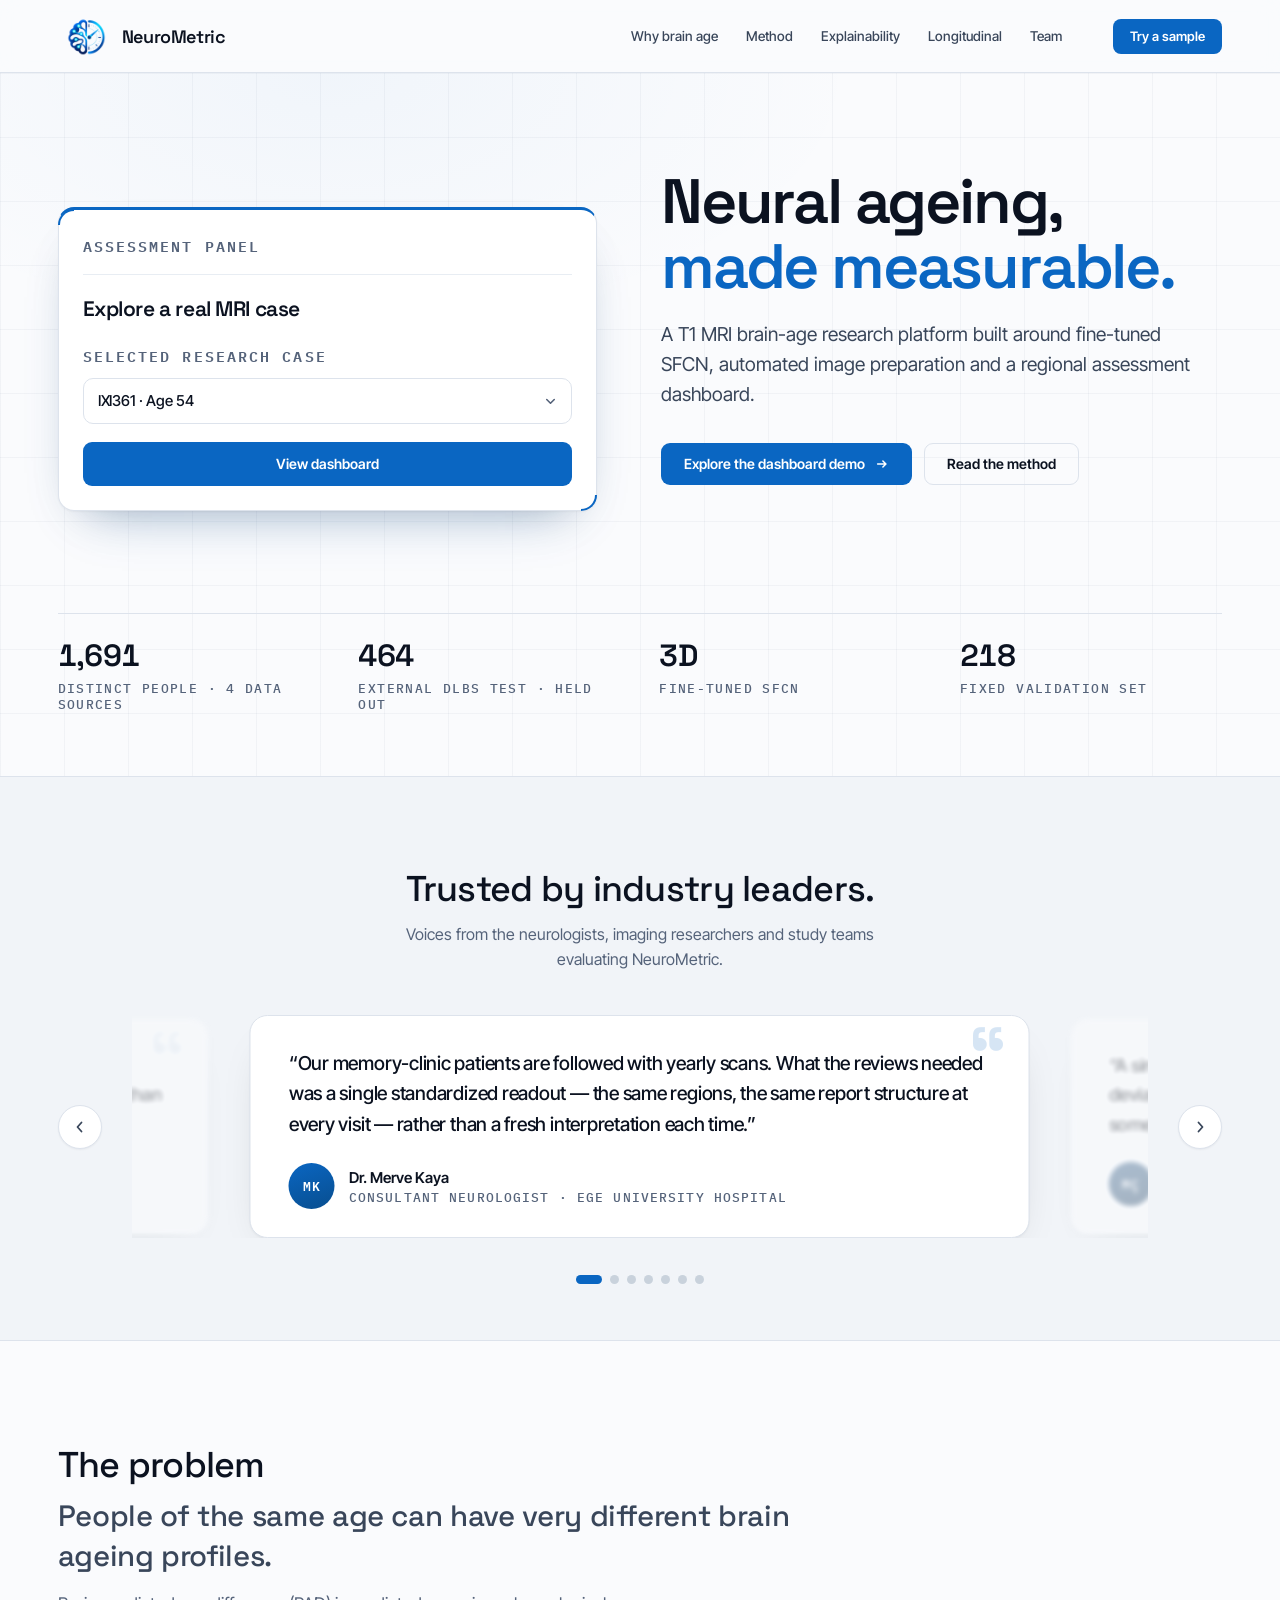
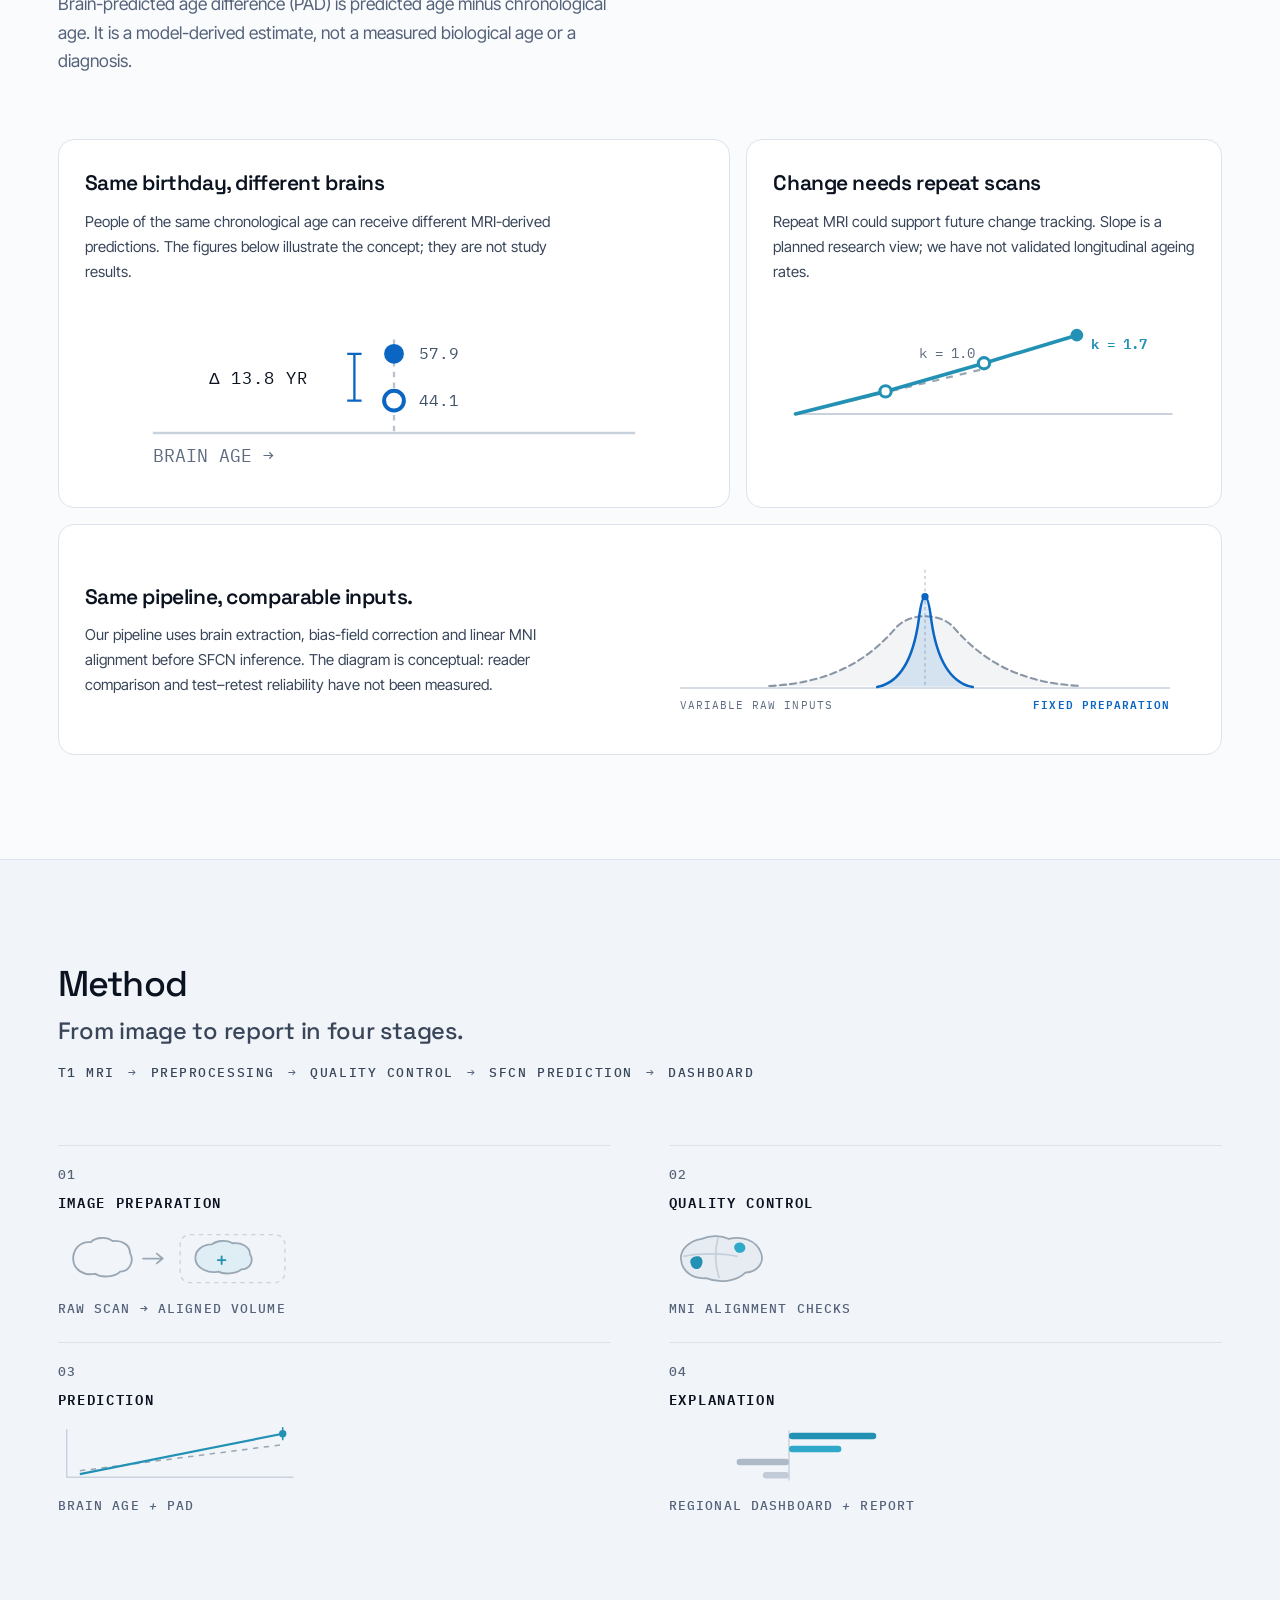
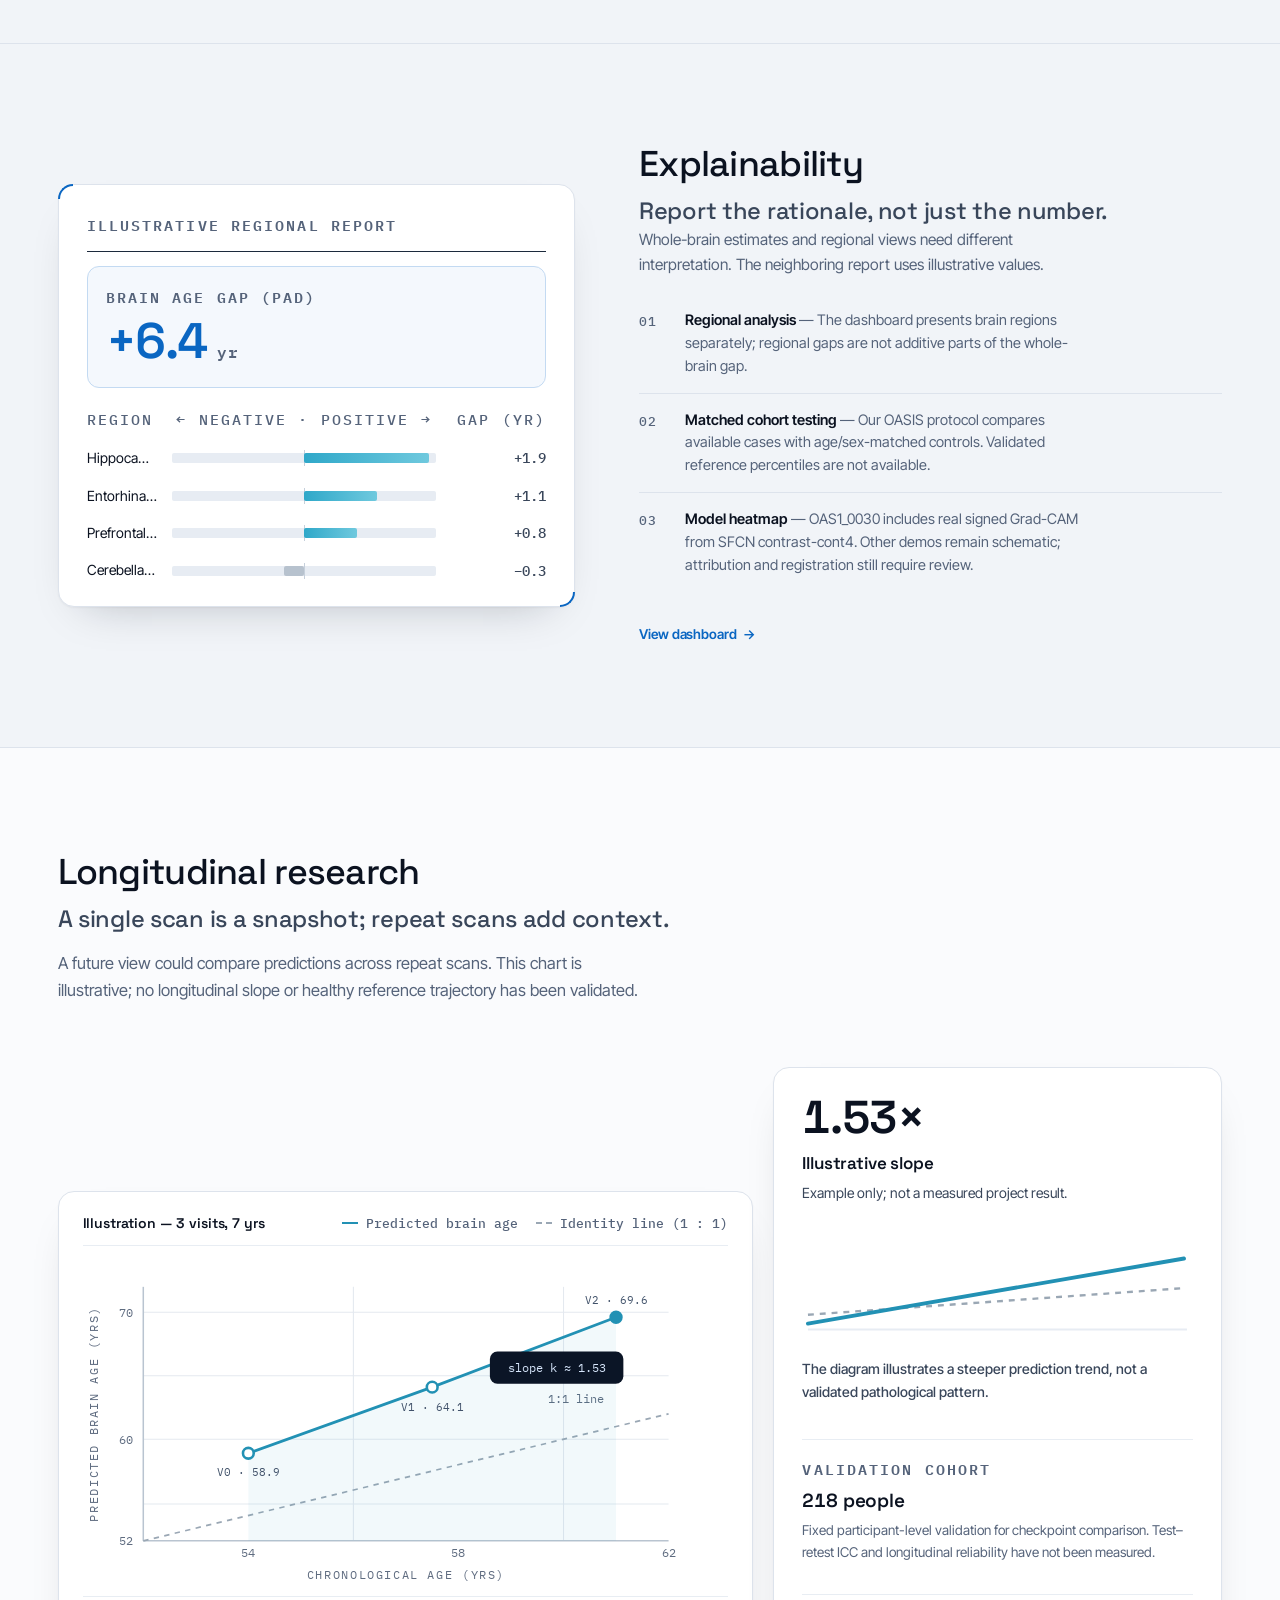
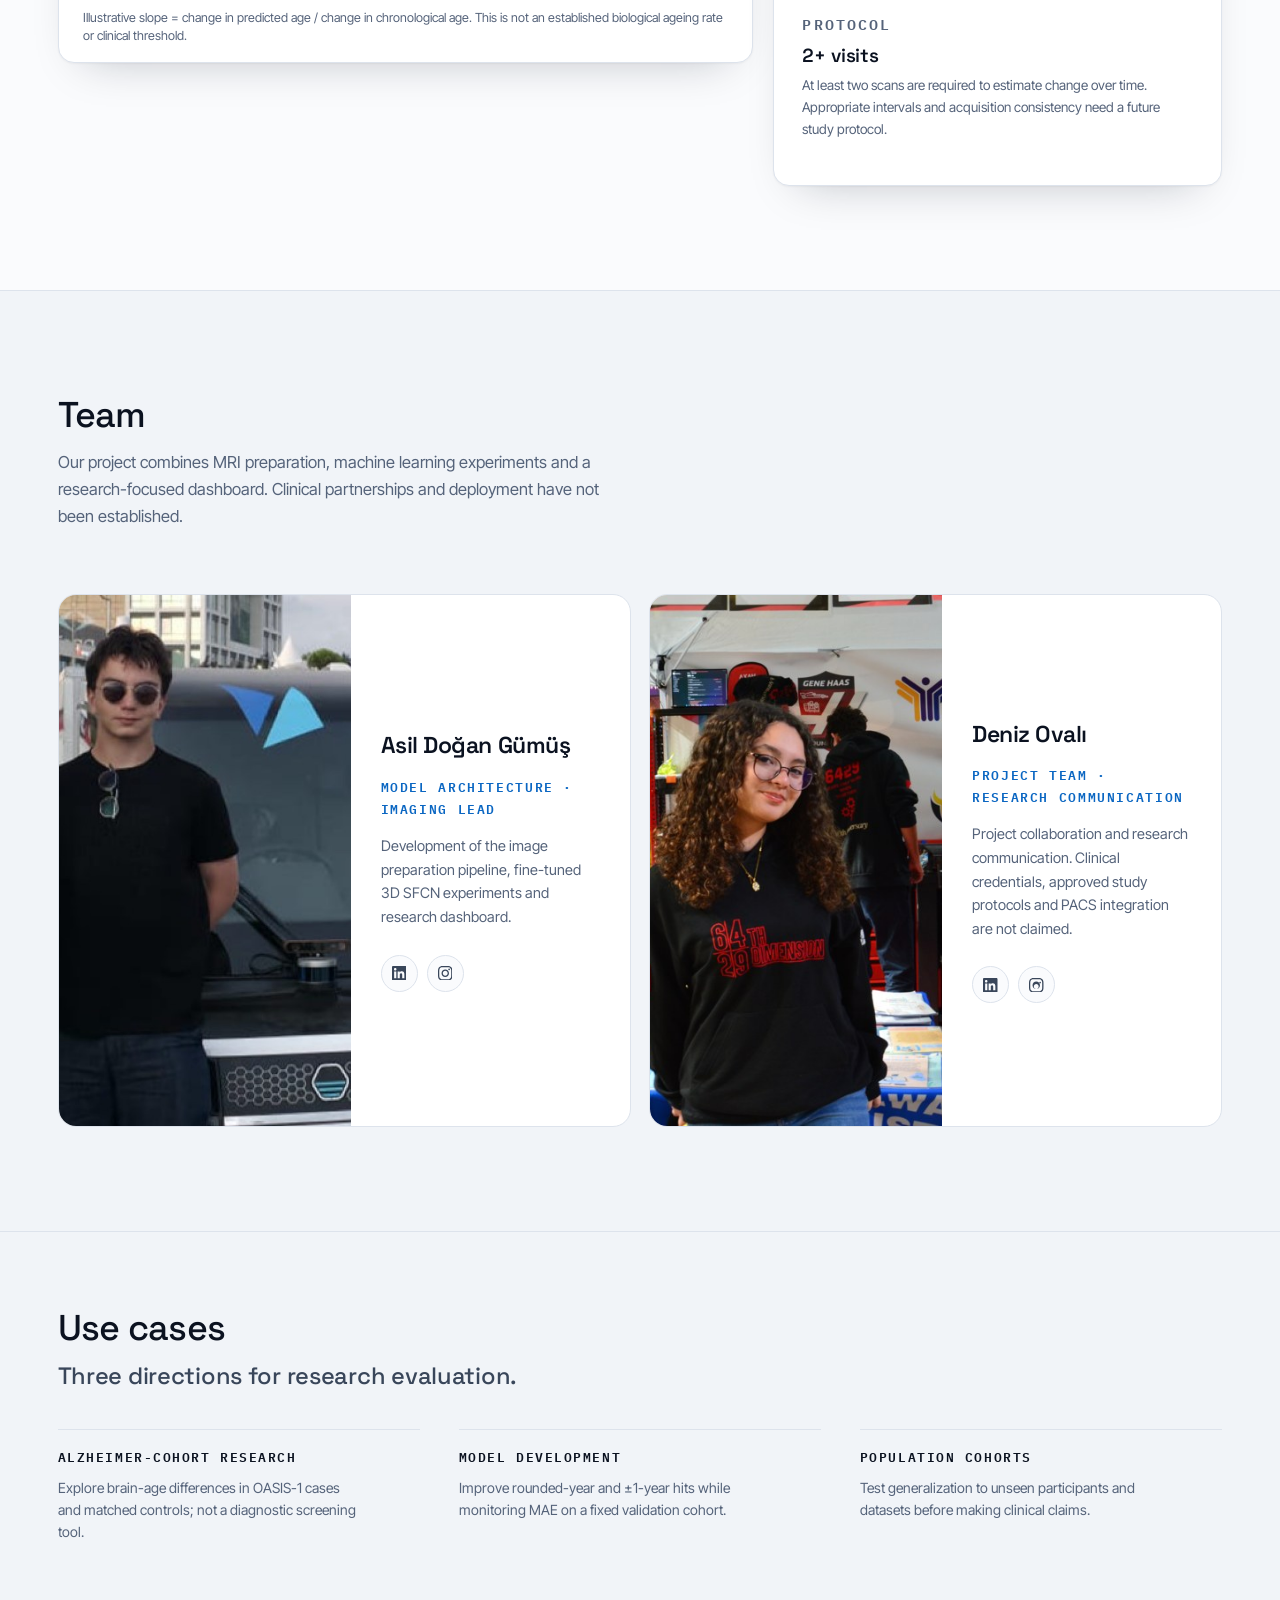
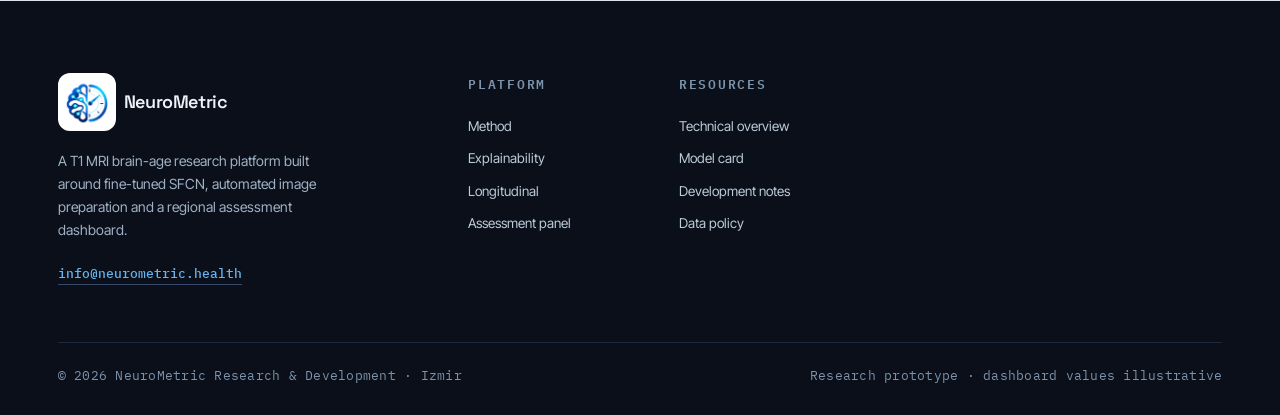
==== index.html @ 7afdb5de "second" ====
<!doctype html>
<html lang="en">
<head>
<meta charset="utf-8">
<meta name="viewport" content="width=device-width, initial-scale=1">
<title>NeuroMetric — MRI-Based Brain Age Assessment Platform</title>
<link rel="icon" type="image/png" sizes="64x64" href="assets/favicon.png">
<link rel="apple-touch-icon" href="assets/favicon.png">
<meta name="description" content="A research prototype for T1 MRI brain-age estimation with fine-tuned SFCN, regional dashboard views and a clearly labeled illustrative demo.">
<meta name="theme-color" content="#FAFBFD">
<!-- Replace neurometric.example with the real domain after deployment (canonical/og:url/JSON-LD). -->
<link rel="canonical" href="https://neurometric.example/">
<meta property="og:type" content="website">
<meta property="og:site_name" content="NeuroMetric">
<meta property="og:url" content="https://neurometric.example/">
<meta property="og:title" content="NeuroMetric — MRI-Based Brain Age Assessment Platform">
<meta property="og:description" content="A research prototype for T1 MRI brain-age estimation with fine-tuned SFCN, regional dashboard views and a clearly labeled illustrative demo.">
<meta property="og:image" content="https://neurometric.example/assets/og-cover.png">
<meta property="og:image:width" content="1200">
<meta property="og:image:height" content="630">
<meta property="og:image:alt" content="NeuroMetric assessment panel beside the headline “Neural ageing, made measurable.”">
<meta property="og:locale" content="en_US">
<meta name="twitter:card" content="summary_large_image">
<meta name="twitter:title" content="NeuroMetric — MRI-Based Brain Age Assessment Platform">
<meta name="twitter:description" content="A research prototype for T1 MRI brain-age estimation with fine-tuned SFCN, regional dashboard views and a clearly labeled illustrative demo.">
<meta name="twitter:image" content="https://neurometric.example/assets/og-cover.png">
<script type="application/ld+json">
{
  "@context": "https://schema.org",
  "@graph": [
    {
      "@type": "Organization",
      "@id": "https://neurometric.example/#org",
      "name": "NeuroMetric",
      "url": "https://neurometric.example/",
      "logo": "https://neurometric.example/assets/logo-mark.png",
      "foundingLocation": { "@type": "Place", "name": "İzmir, Türkiye" },
      "founder": [
        { "@type": "Person", "name": "Asil Doğan Gümüş" },
        { "@type": "Person", "name": "Deniz Ovalı" }
      ]
    },
    {
      "@type": "WebSite",
      "@id": "https://neurometric.example/#website",
      "url": "https://neurometric.example/",
      "name": "NeuroMetric",
      "publisher": { "@id": "https://neurometric.example/#org" }
    },
    {
      "@type": "SoftwareApplication",
      "name": "NeuroMetric",
      "applicationCategory": "HealthApplication",
      "operatingSystem": "Web browser",
      "isAccessibleForFree": true,
      "description": "Research prototype for MRI-based brain-age assessment: standardized estimation from T1 MRI with regional analysis, attention maps and longitudinal tracking.",
      "publisher": { "@id": "https://neurometric.example/#org" }
    }
  ]
}
</script>
<link rel="preconnect" href="https://fonts.googleapis.com">
<link rel="preconnect" href="https://fonts.gstatic.com" crossorigin>
<link href="https://fonts.googleapis.com/css2?family=Inter+Tight:wght@400;500;600&family=Space+Grotesk:wght@500;600;700&family=IBM+Plex+Mono:wght@400;500;600&display=swap" rel="stylesheet">
<link rel="stylesheet" href="styles.css">
</head>
<body>
<a class="skip" href="#main">Skip to content</a>

<header class="nav">
  <div class="wrap nav-inner">
    <a class="brand" href="#platform" aria-label="NeuroMetric home">
      <img class="brand-mark" src="assets/logo-mark.png" alt="" width="56" height="56">
      <span class="brand-text">NeuroMetric</span>
    </a>
    <nav class="nav-links" aria-label="Main">
      <a href="#why">Why brain age</a>
      <a href="#method">Method</a>
      <a href="#explain">Explainability</a>
      <a href="#tracking">Longitudinal</a>
      <a href="#team">Team</a>
    </nav>
    <div class="nav-cta">
      <a class="btn btn-primary btn-sm" href="#test">Try a sample</a>
    </div>
    <button class="burger" id="burger" aria-expanded="false" aria-controls="mnav" aria-label="Toggle menu">
      <span></span><span></span><span></span>
    </button>
  </div>
  <div class="mobile-menu" id="mnav" hidden>
    <a href="#why">Why brain age</a>
    <a href="#method">Method</a>
    <a href="#explain">Explainability</a>
    <a href="#tracking">Longitudinal</a>
    <a href="#team">Team</a>
    <a class="btn btn-primary" href="#test" style="justify-content:center">Try a sample</a>
  </div>
</header>

<main id="main">

<!-- ============ HERO: full-bleed, copy left + live panel right ============ -->
<section class="hero" id="platform">
  <div class="wrap hero-grid">
    <div class="hero-copy">
      <h1>Neural ageing, <span class="hl">made measurable.</span></h1>
      <p class="lede">A T1 MRI brain-age research platform built around fine-tuned SFCN, automated image preparation and a regional assessment dashboard.</p>
      <div class="hero-cta">
        <a class="btn btn-primary" href="#test">
          Explore the dashboard demo
          <svg class="ar" viewBox="0 0 16 16" aria-hidden="true"><path d="M3 8h9M9 4.5L12.5 8 9 11.5" fill="none" stroke="currentColor" stroke-width="1.7" stroke-linecap="round" stroke-linejoin="round"/></svg>
        </a>
        <a class="btn btn-ghost" href="#method">Read the method</a>
      </div>
    </div>

    <!-- ASSESSMENT PANEL — pick an illustrative case; no inference runs -->
    <aside class="panel" id="test" aria-label="Assessment panel (preview)">
      <div class="panel-head">
        <span class="panel-label">Assessment panel</span>
      </div>
      <h2 class="panel-title">Explore a real MRI case</h2>

      <div class="case-pick">
        <label class="case-lab" for="caseSel">Selected research case</label>
        <div class="psel-wrap">
          <select id="caseSel" aria-label="Select a real MRI case">
            <option value="ixi170">IXI170 · Age 32</option>
            <option value="ixi361" selected>IXI361 · Age 54</option>
            <option value="ixi566">IXI566 · Age 43</option>
            <option value="dlbs3898">DLBS sub-3898 · Age 70</option>
            <option value="oasis7">OAS2_0007 · Age 71 · Longitudinal pending</option>
          </select>
          <svg class="psel-ar" viewBox="0 0 16 16" aria-hidden="true"><path d="M4 6.4L8 10.4l4-4" fill="none" stroke="currentColor" stroke-width="1.7" stroke-linecap="round" stroke-linejoin="round"/></svg>
        </div>
      </div>

      <div class="panel-foot">
        <a class="btn btn-primary btn-block" id="dashBtn" href="report.html?case=ixi361">View dashboard</a>
      </div>
    </aside>

    <dl class="hero-stats">
      <div class="stat"><b>1,691</b><small>Distinct people · 4 data sources</small></div>
      <div class="stat"><b>464</b><small>External DLBS test · held out</small></div>
      <div class="stat"><b>3D</b><small>Fine-tuned SFCN</small></div>
      <div class="stat"><b>218</b><small>Fixed validation set</small></div>
    </dl>
  </div>
</section>

<!-- ============ TRUST — INDUSTRY TESTIMONIALS ============ -->
<section class="trust">
  <div class="wrap">
    <div class="trust-head rv">
      <h2 class="eyebrow">Trusted by industry leaders.</h2>
      <p class="trust-sub">Voices from the neurologists, imaging researchers and study teams evaluating NeuroMetric.</p>
    </div>

    <div class="tst rv" aria-label="Testimonials">
      <button class="tst-nav" id="tstPrev" type="button" aria-label="Previous quote">
        <svg viewBox="0 0 16 16" aria-hidden="true"><path d="M9.5 3.5L5.5 8l4 4.5" fill="none" stroke="currentColor" stroke-width="1.8" stroke-linecap="round" stroke-linejoin="round"/></svg>
      </button>
      <div class="tst-viewport" id="tstViewport">
        <div class="tst-track" id="tstTrack">
          <figure class="tslide is-active" tabindex="0">
            <blockquote>&ldquo;Our memory-clinic patients are followed with yearly scans. What the reviews needed was a single standardized readout &mdash; the same regions, the same report structure at every visit &mdash; rather than a fresh interpretation each time.&rdquo;</blockquote>
            <figcaption>
              <span class="ta">MK</span>
              <span class="twho"><b>Dr. Merve Kaya</b><i>Consultant Neurologist · Ege University Hospital</i></span>
            </figcaption>
          </figure>
          <figure class="tslide" tabindex="0">
            <blockquote>&ldquo;A single gap figure is easy to dismiss. A report that shows which structures carry the deviation &mdash; and where the model&rsquo;s attention concentrates &mdash; gives our readers something concrete to examine.&rdquo;</blockquote>
            <figcaption>
              <span class="ta">MÇ</span>
              <span class="twho"><b>Dr. M. Çelik</b><i>Neuroradiologist · Marmara University Hospital</i></span>
            </figcaption>
          </figure>
          <figure class="tslide" tabindex="0">
            <blockquote>&ldquo;In cohort work, the measure you track has to be defined the same way at every site and every visit. An age-normalized brain-age slope from one fixed pipeline is the clearest candidate we have for that role.&rdquo;</blockquote>
            <figcaption>
              <span class="ta">SM</span>
              <span class="twho"><b>Sofia Marchetti</b><i>Trial Operations Lead · Quibim</i></span>
            </figcaption>
          </figure>
          <figure class="tslide" tabindex="0">
            <blockquote>&ldquo;Ageing on a scan is something we read subjectively &mdash; two experienced readers rarely land on the same number. One calibrated pipeline replaces that quiet disagreement with a defined figure and an interval you can actually discuss.&rdquo;</blockquote>
            <figcaption>
              <span class="ta">LH</span>
              <span class="twho"><b>Dr. Lena Hartwig</b><i>Consultant Radiologist · Ruhr University Bochum</i></span>
            </figcaption>
          </figure>
          <figure class="tslide" tabindex="0">
            <blockquote>&ldquo;In multi-centre imaging, most of the debate sits in everything around the model &mdash; protocols, motion, corrections. Automated preparation to one common space takes most of that off the table before the estimate is even computed.&rdquo;</blockquote>
            <figcaption>
              <span class="ta">TL</span>
              <span class="twho"><b>Dr. Tomas Lindqvist</b><i>Senior MR Physicist · DRCMR, Copenhagen</i></span>
            </figcaption>
          </figure>
          <figure class="tslide" tabindex="0">
            <blockquote>&ldquo;Our scans span a decade and several scanner generations. A downstream measure that is computed the same way for every scan is really the only way those years stay comparable within one person.&rdquo;</blockquote>
            <figcaption>
              <span class="ta">IS</span>
              <span class="twho"><b>Prof. Ingrid Sørheim</b><i>Senior Researcher · HUNT Study, NTNU</i></span>
            </figcaption>
          </figure>
          <figure class="tslide" tabindex="0">
            <blockquote>&ldquo;Families always ask what the scan actually tells them. A structured report &mdash; one number for the gap, named regions below it &mdash; is much easier to explain honestly than an overall impression.&rdquo;</blockquote>
            <figcaption>
              <span class="ta">AO</span>
              <span class="twho"><b>Dr. Amara Osei</b><i>Geriatrician · Memory Clinic, University Hospital Basel</i></span>
            </figcaption>
          </figure>
        </div>
      </div>
      <button class="tst-nav" id="tstNext" type="button" aria-label="Next quote">
        <svg viewBox="0 0 16 16" aria-hidden="true"><path d="M6.5 3.5l4 4.5-4 4.5" fill="none" stroke="currentColor" stroke-width="1.8" stroke-linecap="round" stroke-linejoin="round"/></svg>
      </button>
      <div class="tst-dots" id="tstDots"></div>
    </div>
  </div>
</section>

<!-- ============ WHY BRAIN AGE — STATEMENT + BENTO ============ -->
<section class="sec" id="why">
  <div class="wrap">
    <div class="sec-head rv">
      <p class="eyebrow">The problem</p>
      <h2 class="statement">People of the same age can have very different brain ageing profiles.</h2>
      <p class="sec-lede">Brain-predicted age difference (PAD) is predicted age minus chronological age. It is a model-derived estimate, not a measured biological age or a diagnosis.</p>
    </div>
    <div class="bento-grid">
      <article class="bcard b7 rv">
        <h3>Same birthday, different brains</h3>
        <p>People of the same chronological age can receive different MRI-derived predictions. The figures below illustrate the concept; they are not study results.</p>
        <svg class="viz" viewBox="0 0 300 96" aria-hidden="true">
          <line x1="16" y1="70" x2="284" y2="70" stroke="#C9D2DC" stroke-width="1.4"/>
          <g font-family="'IBM Plex Mono',monospace" font-size="10" fill="#5F6C80">
            <text x="16" y="86">BRAIN AGE →</text>
          </g>
          <line x1="150" y1="18" x2="150" y2="70" stroke="#B9C4D0" stroke-width="1.3" stroke-dasharray="3 3"/>
          <circle cx="150" cy="26" r="5.5" fill="#0A66C2"/>
          <circle cx="150" cy="52" r="5.5" fill="#fff" stroke="#0A66C2" stroke-width="2.2"/>
          <g font-family="'IBM Plex Mono',monospace" font-size="9" fill="#41526A">
            <text x="164" y="29">57.9</text>
            <text x="164" y="55">44.1</text>
          </g>
          <path d="M128 26 v26" stroke="#0A66C2" stroke-width="1.3"/>
          <path d="M124 26 h8 M124 52 h8" stroke="#0A66C2" stroke-width="1.3"/>
          <text x="102" y="43" text-anchor="end" font-family="'IBM Plex Mono',monospace" font-size="9.5" fill="#0B1220" letter-spacing=".5">Δ 13.8 YR</text>
        </svg>
      </article>
      <article class="bcard b5 rv">
        <h3>Change needs repeat scans</h3>
        <p>Repeat MRI could support future change tracking. Slope is a planned research view; we have not validated longitudinal ageing rates.</p>
        <svg class="viz" viewBox="0 0 300 96" aria-hidden="true">
          <line x1="16" y1="76" x2="284" y2="76" stroke="#C9D2DC" stroke-width="1.4"/>
          <line x1="16" y1="76" x2="150" y2="44" stroke="#9AA7B4" stroke-width="1.6" stroke-dasharray="5 5"/>
          <polyline points="16,76 80,60 150,40 216,20" fill="none" stroke="#2291B4" stroke-width="2.6" stroke-linecap="round"/>
          <circle cx="80" cy="60" r="4" fill="#fff" stroke="#2291B4" stroke-width="2.2"/>
          <circle cx="150" cy="40" r="4" fill="#fff" stroke="#2291B4" stroke-width="2.2"/>
          <circle cx="216" cy="20" r="4.5" fill="#2291B4"/>
          <text x="104" y="36" font-family="'IBM Plex Mono',monospace" font-size="10" fill="#5F6C80">k = 1.0</text>
          <text x="226" y="30" font-family="'IBM Plex Mono',monospace" font-size="10" fill="#2291B4" font-weight="600">k = 1.7</text>
        </svg>
      </article>

      <article class="bcard b12 rv">
        <div class="brow">
          <div>
            <h3>Same pipeline, comparable inputs.</h3>
            <p>Our pipeline uses brain extraction, bias-field correction and linear MNI alignment before SFCN inference. The diagram is conceptual: reader comparison and test–retest reliability have not been measured.</p>
          </div>
          <svg class="viz" viewBox="0 0 520 168" aria-hidden="true">
            <!-- same scan, different readers: wide consensus spread vs. the model's one tight estimate -->
            <line x1="24" y1="132" x2="496" y2="132" stroke="#C9D2DC" stroke-width="1.4"/>
            <line x1="260" y1="18" x2="260" y2="132" stroke="#B9C4D0" stroke-width="1.2" stroke-dasharray="3 3"/>
            <path d="M110 130 C 170 127 205 105 232 74 C 245 59 275 59 288 74 C 315 105 350 127 410 130"
                  fill="rgba(138,150,164,.10)" stroke="#8A96A4" stroke-width="2"
                  stroke-dasharray="6 4" stroke-linecap="round"/>
            <path d="M214 131 C 240 126 250 95 254 66 C 256 50 258 44 260 44 C 262 44 264 50 266 66 C 270 95 280 126 306 131"
                  fill="rgba(10,102,194,.13)" stroke="#0A66C2" stroke-width="2.4" stroke-linecap="round"/>
            <circle cx="260" cy="44" r="3.5" fill="#0A66C2"/>
            <g font-family="'IBM Plex Mono',monospace" font-size="10.5" letter-spacing="1">
              <text x="24" y="152" fill="#5F6C80">VARIABLE RAW INPUTS</text>
              <text x="496" y="152" fill="#0A66C2" text-anchor="end" font-weight="600">FIXED PREPARATION</text>
            </g>
          </svg>
        </div>
      </article>
    </div>
  </div>
</section>

<!-- ============ METHOD ============ -->
<section class="sec sec-band" id="method">
  <div class="wrap">
    <div class="sec-head rv">
      <p class="eyebrow">Method</p>
      <h2 class="statement st2">From image to report in four stages.</h2>
      <p class="pipe">T1 MRI <i>→</i> preprocessing <i>→</i> quality control <i>→</i> SFCN prediction <i>→</i> dashboard</p>
    </div>
    <ol class="stages rv" aria-label="Pipeline stages">
      <li>
        <span class="st-n">01</span>
        <h3>Image preparation</h3>
        <svg class="st-viz" viewBox="0 0 220 56" aria-hidden="true">
          <path d="M14 30 C13 20 20 12 30 13 C35 8 45 8 50 12 C58 11 66 15 66 23 C70 30 66 40 57 40 C52 45 40 46 34 42 C23 44 15 38 14 30 Z" fill="none" stroke="#9AA7B4" stroke-width="1.7"/>
          <path d="M78 28 H96 M90.5 23.5 L96 28 L90.5 32.5" fill="none" stroke="#9AA7B4" stroke-width="1.6" stroke-linecap="round" stroke-linejoin="round"/>
          <rect x="112" y="6" width="96" height="44" rx="9" fill="none" stroke="#C9D3DF" stroke-width="1.2" stroke-dasharray="4 4"/>
          <path d="M126 29 C125 21 132 15 141 15 C146 11 155 11 160 14 C168 13 176 17 176 24 C180 30 176 38 168 38 C163 42 152 43 147 40 C138 42 127 37 126 29 Z" fill="#DFEEF4" stroke="#9AA7B4" stroke-width="1.7"/>
          <path d="M150 26 V33 M146.5 29.5 H153.5" fill="none" stroke="#2291B4" stroke-width="1.7" stroke-linecap="round"/>
        </svg>
        <p class="st-cap">Raw scan <i>→</i> aligned volume</p>
      </li>
      <li>
        <span class="st-n">02</span>
        <h3>Quality control</h3>
        <svg class="st-viz" viewBox="0 0 220 56" aria-hidden="true">
          <path d="M30 10 C18 12 10 20 11 29 C12 40 22 47 34 46 C46 51 62 49 70 41 C82 40 88 31 84 22 C80 11 66 7 55 10 C47 6 37 7 30 10 Z" fill="#E7ECF2" stroke="#9AA7B4" stroke-width="1.6"/>
          <path d="M45 8 C42 20 42 34 46 46" fill="none" stroke="#C4CFDB" stroke-width="1.5"/>
          <path d="M13 26 C28 23 48 23 63 26" fill="none" stroke="#C4CFDB" stroke-width="1.5"/>
          <path d="M20 33 C18 29 22 25 27 26 C31 27 32 32 29 36 C26 39 21 38 20 33 Z" fill="#2291B4"/>
          <path d="M62 14 C65 12 70 14 70 18 C70 22 65 24 62 22 C59 19 59 16 62 14 Z" fill="#2FA8C9"/>
        </svg>
        <p class="st-cap">MNI alignment checks</p>
      </li>
      <li>
        <span class="st-n">03</span>
        <h3>Prediction</h3>
        <svg class="st-viz" viewBox="0 0 220 56" aria-hidden="true">
          <path d="M8 4 V48 H216" fill="none" stroke="#C9D3DF" stroke-width="1.4"/>
          <path d="M20 42 L206 18" fill="none" stroke="#9AA7B4" stroke-width="1.4" stroke-dasharray="5 5"/>
          <path d="M20 45 L206 8" fill="none" stroke="#2291B4" stroke-width="2"/>
          <path d="M206 2 V14" stroke="#2291B4" stroke-width="1.4"/>
          <circle cx="206" cy="8" r="3.4" fill="#2291B4"/>
        </svg>
        <p class="st-cap">Brain age <i>+</i> PAD</p>
      </li>
      <li>
        <span class="st-n">04</span>
        <h3>Explanation</h3>
        <svg class="st-viz" viewBox="0 0 220 56" aria-hidden="true">
          <path d="M110 5 V51" stroke="#C9D3DF" stroke-width="1.4"/>
          <rect x="110" y="7" width="80" height="6" rx="3" fill="#2291B4"/>
          <rect x="110" y="19" width="48" height="6" rx="3" fill="#2FA8C9"/>
          <rect x="62" y="31" width="48" height="6" rx="3" fill="#AEB9C7"/>
          <rect x="86" y="43" width="24" height="6" rx="3" fill="#C2CCD9"/>
        </svg>
        <p class="st-cap">Regional dashboard <i>+</i> report</p>
      </li>
    </ol>
  </div>
</section>

<!-- ============ EXPLAINABILITY — DARK, FULL BLEED ============ -->
<section class="dash" id="explain">
  <div class="wrap dash-grid">
    <figure class="report rv" aria-label="Sample assessment report">
      <figcaption class="report-head">
        <span>Illustrative regional report</span>
      </figcaption>
      <div class="pad-wrap">
        <span class="pad-label">Brain age gap (PAD)</span>
        <span class="pad-val">+6.4<span class="pad-unit">yr</span></span>
      </div>
      <div class="bars">
        <div class="bars-cols" aria-hidden="true"><span>Region</span><span>← negative · positive →</span><span>Gap (yr)</span></div>
        <div class="bar"><span class="bar-label">Hippocampus (left)</span><span class="bar-track"><i class="tick"></i><i class="pos" style="--w:47.5%"></i></span><span class="bar-val">+1.9</span></div>
        <div class="bar"><span class="bar-label">Entorhinal cortex</span><span class="bar-track"><i class="tick"></i><i class="pos" style="--w:27.5%"></i></span><span class="bar-val">+1.1</span></div>
        <div class="bar"><span class="bar-label">Prefrontal cortex</span><span class="bar-track"><i class="tick"></i><i class="pos" style="--w:20%"></i></span><span class="bar-val">+0.8</span></div>
        <div class="bar"><span class="bar-label">Cerebellar cortex</span><span class="bar-track"><i class="tick"></i><i class="neg" style="--w:7.5%"></i></span><span class="bar-val">−0.3</span></div>
      </div>
    </figure>

    <div class="dash-copy rv">
      <p class="eyebrow">Explainability</p>
      <h2 class="statement">Report the rationale, not just the number.</h2>
      <p class="dash-lede">Whole-brain estimates and regional views need different interpretation. The neighboring report uses illustrative values.</p>
      <ol class="dnotes">
        <li><span class="dn-n" aria-hidden="true">01</span>
          <p class="dn"><b>Regional analysis</b> — The dashboard presents brain regions separately; regional gaps are not additive parts of the whole-brain gap.</p></li>
        <li><span class="dn-n" aria-hidden="true">02</span>
          <p class="dn"><b>Matched cohort testing</b> — Our OASIS protocol compares available cases with age/sex-matched controls. Validated reference percentiles are not available.</p></li>
        <li><span class="dn-n" aria-hidden="true">03</span>
          <p class="dn"><b>Model heatmap</b> — OAS1_0030 includes real signed Grad-CAM from SFCN contrast-cont4. Other demos remain schematic; attribution and registration still require review.</p></li>
      </ol>
      <a class="viewlink" href="report.html?case=ixi361">View dashboard <span class="ar" aria-hidden="true">→</span></a>
    </div>
  </div>
</section>

<!-- ============ LONGITUDINAL TRACKING ============ -->
<section class="sec" id="tracking">
  <div class="wrap">
    <div class="sec-head rv">
      <p class="eyebrow">Longitudinal research</p>
      <h2 class="statement st2">A single scan is a snapshot; repeat scans add context.</h2>
      <p class="sec-lede">A future view could compare predictions across repeat scans. This chart is illustrative; no longitudinal slope or healthy reference trajectory has been validated.</p>
    </div>
    <div class="long-grid">
      <figure class="chart rv" aria-label="Longitudinal trajectory chart">
        <div class="chart-top">
          <span class="chart-title">Illustration — 3 visits, 7 yrs</span>
          <span class="legend"><i class="sw sw-a"></i>Predicted brain age</span>
          <span class="legend"><i class="sw sw-b"></i>Identity line (1 : 1)</span>
        </div>
        <svg class="lg-chart" viewBox="0 0 600 300" role="img" aria-label="Predicted brain age versus chronological age; the gap widens across visits">
          <g stroke="#E4E9EF" stroke-width="1">
            <line x1="56" y1="225.8" x2="544" y2="225.8"/>
            <line x1="56" y1="165.6" x2="544" y2="165.6"/>
            <line x1="56" y1="106.6" x2="544" y2="106.6"/>
            <line x1="56" y1="47.6"  x2="544" y2="47.6"/>
            <line x1="251.2" y1="24" x2="251.2" y2="260"/>
            <line x1="446.4" y1="24" x2="446.4" y2="260"/>
          </g>
          <line x1="56" y1="260" x2="544" y2="260" stroke="#B9C4D0" stroke-width="1.4"/>
          <line x1="56" y1="24" x2="56" y2="260" stroke="#B9C4D0" stroke-width="1.4"/>
          <g font-family="'IBM Plex Mono',monospace" font-size="11" fill="#5F6C80">
            <text x="153.6" y="275" text-anchor="middle">54</text>
            <text x="348.8" y="275" text-anchor="middle">58</text>
            <text x="544" y="275" text-anchor="middle">62</text>
            <text x="46" y="264" text-anchor="end">52</text>
            <text x="46" y="169.6" text-anchor="end">60</text>
            <text x="46" y="51.6" text-anchor="end">70</text>
          </g>
          <text x="300" y="295" text-anchor="middle" font-family="'IBM Plex Mono',monospace" font-size="11" fill="#5F6C80" letter-spacing="1.5">CHRONOLOGICAL AGE (YRS)</text>
          <text x="14" y="142" font-family="'IBM Plex Mono',monospace" font-size="11" fill="#5F6C80" letter-spacing="1.5" transform="rotate(-90 14 142)" text-anchor="middle">PREDICTED BRAIN AGE (YRS)</text>
          <line x1="56" y1="260" x2="544" y2="142" stroke="#9AA7B4" stroke-width="1.6" stroke-dasharray="5 5"/>
          <text x="432" y="132" font-family="'IBM Plex Mono',monospace" font-size="11" fill="#5F6C80">1:1 line</text>
          <polygon points="153.6,178.6 324.4,117.2 495.2,52.3 495.2,260 153.6,260" fill="#2291B4" opacity=".06"/>
          <polyline points="153.6,178.6 324.4,117.2 495.2,52.3" fill="none" stroke="#2291B4" stroke-width="2.6" stroke-linecap="round"/>
          <g>
            <circle cx="153.6" cy="178.6" r="5" fill="#fff" stroke="#2291B4" stroke-width="2.4"/>
            <circle cx="324.4" cy="117.2" r="5" fill="#fff" stroke="#2291B4" stroke-width="2.4"/>
            <circle cx="495.2" cy="52.3" r="5" fill="#2291B4" stroke="#2291B4" stroke-width="2.4"/>
          </g>
          <g font-family="'IBM Plex Mono',monospace" font-size="10.5" fill="#41526A">
            <text x="153.6" y="200" text-anchor="middle">V0 · 58.9</text>
            <text x="324.4" y="139" text-anchor="middle">V1 · 64.1</text>
            <text x="495.2" y="40" text-anchor="middle">V2 · 69.6</text>
          </g>
          <g>
            <rect x="378" y="84" width="124" height="30" rx="7" fill="#0B1526"/>
            <text x="440" y="103" text-anchor="middle" font-family="'IBM Plex Mono',monospace" font-size="11.5" fill="#D6E5FA">slope k ≈ 1.53</text>
          </g>
        </svg>
        <figcaption class="chart-foot">Illustrative slope = change in predicted age / change in chronological age. This is not an established biological ageing rate or clinical threshold.</figcaption>
      </figure>
      <aside class="keyfig rv" aria-label="Key figures">
        <div class="kf-hero">
          <b class="kf-big">1.53×</b>
          <span class="kf-cap">Illustrative slope</span>
          <p class="kf-sub">Example only; not a measured project result.</p>
          <svg class="kf-mini" viewBox="0 0 264 84" aria-label="Observed brain-age progression, steeper than the expected reference slope">
            <line x1="4" y1="74" x2="260" y2="74" stroke="#E7ECF3" stroke-width="1.4"/>
            <line x1="4" y1="64" x2="258" y2="46" stroke="#9AA7B4" stroke-width="1.6" stroke-dasharray="4 4"/>
            <line x1="4" y1="70" x2="258" y2="26" stroke="#2291B4" stroke-width="2.6" stroke-linecap="round"/>
          </svg>
          <p class="kf-desc">The diagram illustrates a steeper prediction trend, not a validated pathological pattern.</p>
        </div>
        <div class="kf-mrow">
          <span class="kfr-k">Validation cohort</span>
          <b class="kfr-v">218 people</b>
          <p class="kfr-x">Fixed participant-level validation for checkpoint comparison. Test–retest ICC and longitudinal reliability have not been measured.</p>
        </div>
        <div class="kf-mrow">
          <span class="kfr-k">Protocol</span>
          <b class="kfr-v">2+ visits</b>
          <p class="kfr-x">At least two scans are required to estimate change over time. Appropriate intervals and acquisition consistency need a future study protocol.</p>
        </div>
      </aside>
    </div>
  </div>
</section>

<!-- ============ TEAM ============ -->
<section class="sec sec-band" id="team">
  <div class="wrap">
    <div class="sec-head rv">
      <p class="eyebrow">Team</p>
      <p class="sec-lede">Our project combines MRI preparation, machine learning experiments and a research-focused dashboard. Clinical partnerships and deployment have not been established.</p>
    </div>
    <div class="team-grid">
      <article class="tcard rv">
        <div class="twrap"><img class="tphoto tasil" src="assets/team-asil.jpg" alt="Asil Doğan Gümüş" width="610" height="800" loading="lazy"></div>
        <div class="tinfo">
          <h3>Asil Doğan Gümüş</h3>
          <p class="role">Model architecture · Imaging lead</p>
          <p class="tbio">Development of the image preparation pipeline, fine-tuned 3D SFCN experiments and research dashboard.</p>
          <div class="tsoc">
            <a href="https://www.linkedin.com/in/asil-do%C4%9Fan-g%C3%BCm%C3%BC%C5%9F-316291285/" target="_blank" rel="noopener" aria-label="LinkedIn — Asil Doğan Gümüş"><svg viewBox="0 0 24 24" aria-hidden="true"><path fill="currentColor" d="M20.447 20.452h-3.554v-5.569c0-1.328-.027-3.037-1.852-3.037-1.853 0-2.136 1.445-2.136 2.939v5.667H9.351V9h3.414v1.561h.046c.477-.9 1.637-1.851 3.37-1.851 3.601 0 4.267 2.37 4.267 5.455v6.287zM5.337 7.433c-1.144 0-2.063-.926-2.063-2.065 0-1.138.92-2.063 2.063-2.063 1.14 0 2.063.925 2.063 2.063 0 1.139-.925 2.065-2.063 2.065zm1.782 13.019H3.555V9h3.564v11.452zM22.225 0H1.771C.792 0 0 .774 0 1.729v20.542C0 23.227.792 24 1.771 24h20.451C23.2 24 24 23.227 24 22.271V1.729C24 .774 23.2 0 22.225 0z"/></svg></a>
            <a href="https://instagram.com/asildgm" target="_blank" rel="noopener" aria-label="Instagram — Asil Doğan Gümüş"><svg viewBox="0 0 24 24" aria-hidden="true"><path fill="currentColor" d="M12 0C8.74 0 8.333.015 7.053.072 5.775.132 4.905.333 4.14.63c-.789.306-1.459.717-2.126 1.384S.935 3.35.63 4.14C.333 4.905.131 5.775.072 7.053.012 8.333 0 8.74 0 12s.015 3.667.072 4.947c.06 1.277.261 2.148.558 2.913.306.788.717 1.459 1.384 2.126.667.666 1.336 1.079 2.126 1.384.766.296 1.636.499 2.913.558C8.333 23.988 8.74 24 12 24s3.667-.015 4.947-.072c1.277-.06 2.148-.262 2.913-.558.788-.306 1.459-.718 2.126-1.384.666-.667 1.079-1.335 1.384-2.126.296-.765.499-1.636.558-2.913.06-1.28.072-1.687.072-4.947s-.015-3.667-.072-4.947c-.06-1.277-.262-2.149-.558-2.913-.306-.789-.718-1.459-1.384-2.126C21.319 1.347 20.651.935 19.86.63c-.765-.297-1.636-.499-2.913-.558C15.667.012 15.26 0 12 0zm0 2.16c3.203 0 3.585.016 4.85.071 1.17.055 1.805.249 2.227.415.562.217.958.477 1.382.895.419.42.679.819.896 1.381.164.422.36 1.057.413 2.227.057 1.266.07 1.646.07 4.85s-.015 3.585-.074 4.85c-.061 1.17-.256 1.805-.421 2.227-.224.562-.479.96-.899 1.382-.419.42-.824.679-1.38.896-.42.164-1.065.36-2.235.413-1.274.057-1.649.07-4.859.07-3.211 0-3.586-.015-4.859-.074-1.171-.061-1.816-.256-2.236-.421-.569-.224-.96-.479-1.379-.899-.421-.419-.69-.824-.9-1.38-.165-.42-.359-1.065-.42-2.235-.045-1.26-.061-1.649-.061-4.844 0-3.196.016-3.586.061-4.861.061-1.17.255-1.814.42-2.234.21-.57.479-.96.9-1.381.419-.419.81-.689 1.379-.898.42-.166 1.051-.361 2.221-.421 1.275-.045 1.65-.06 4.859-.06l.045.03zm0 3.678c-3.405 0-6.162 2.76-6.162 6.162 0 3.405 2.76 6.162 6.162 6.162 3.405 0 6.162-2.76 6.162-6.162 0-3.405-2.76-6.162-6.162-6.162zM12 16c-2.21 0-4-1.79-4-4s1.79-4 4-4 4 1.79 4 4-1.79 4-4 4zm7.846-10.405c0 .795-.646 1.44-1.44 1.44-.795 0-1.44-.646-1.44-1.44 0-.794.646-1.439 1.44-1.439.793-.001 1.44.645 1.44 1.439z"/></svg></a>
          </div>
        </div>
      </article>
      <article class="tcard rv">
        <img class="tphoto" src="assets/team-deniz.jpg" alt="Deniz Ovalı" width="455" height="602" loading="lazy">
        <div class="tinfo">
          <h3>Deniz Ovalı</h3>
          <p class="role">Project team · Research communication</p>
          <p class="tbio">Project collaboration and research communication. Clinical credentials, approved study protocols and PACS integration are not claimed.</p>
          <div class="tsoc">
            <a href="https://www.linkedin.com/in/deniz-oval%C4%B1-4751b4326/" target="_blank" rel="noopener" aria-label="LinkedIn — Deniz Ovalı"><svg viewBox="0 0 24 24" aria-hidden="true"><path fill="currentColor" d="M20.447 20.452h-3.554v-5.569c0-1.328-.027-3.037-1.852-3.037-1.853 0-2.136 1.445-2.136 2.939v5.667H9.351V9h3.414v1.561h.046c.477-.9 1.637-1.851 3.37-1.851 3.601 0 4.267 2.37 4.267 5.455v6.287zM5.337 7.433c-1.144 0-2.063-.926-2.063-2.065 0-1.138.92-2.063 2.063-2.063 1.14 0 2.063.925 2.063 2.063 0 1.139-.925 2.065-2.063 2.065zm1.782 13.019H3.555V9h3.564v11.452zM22.225 0H1.771C.792 0 0 .774 0 1.729v20.542C0 23.227.792 24 1.771 24h20.451C23.2 24 24 23.227 24 22.271V1.729C24 .774 23.2 0 22.225 0z"/></svg></a>
            <a href="https://www.instagram.com/denizovali_/" target="_blank" rel="noopener" aria-label="Instagram — Deniz Ovalı"><svg viewBox="0 0 24 24" aria-hidden="true"><path fill="currentColor" d="M12 0C8.74 0 8.333.015 7.053.072 5.775.132 4.905.333 4.14.63c-.789.306-1.459.717-2.126 1.384S.935 3.35.63 4.14C.333 4.905.131 5.775.072 7.053.012 8.333 0 8.74 0 12s.015 3.667.072 4.947c.06 1.277.261 2.148.558 2.913.306.788.717 1.459 1.384 2.126.667.666 1.336 1.079 2.126 1.384.766.296 1.636.499 2.913.558C8.333 23.988 8.74 24 12 24s3.667-.015 4.947-.072c1.277-.06 2.148-.262 2.913-.558.788-.306 1.459-.718 2.126-1.384.666-.667 1.079-1.335 1.384-2.126.296-.765.499-1.636.558-2.913.06-1.28.072-1.687.072-4.947s-.015-3.667-.072-4.947c-.06-1.277-.262-2.149-.558-2.913-.306-.789-.718-1.459-1.384-2.126C21.319 1.347 20.651.935 19.86.63c-.765-.297-1.636-.499-2.913-.558C15.667.012 15.26 0 12 0zm0 2.16c3.203 0 3.585.016 4.85.071 1.17.055 1.805.249 2.227.415.562.217.96.477 1.382.896.419.42.679.819.896 1.381.164.422.36 1.057.413 2.227.057 1.266.07 1.646.07 4.85s-.015 3.585-.074 4.85c-.061 1.17-.256 1.805-.421 2.227-.224.562-.479.96-.899 1.382-.419.419-.824.679-1.38.896-.42.164-1.065.36-2.235.413-1.274.057-1.649.07-4.859.07-3.211 0-3.586-.015-4.859-.074-1.171-.061-1.816-.256-2.236-.421-.569-.224-.96-.479-1.379-.899-.421-.419-.69-.824-.9-1.38-.165-.42-.359-1.065-.42-2.235-.045-1.26-.061-1.649-.061-4.844 0-3.196.016-3.586.061-4.861.061-1.17.255-1.814.42-2.234.21-.57.479-.96.9-1.381.419-.419.81-.689 1.379-.898.42-.166 1.051-.361 2.221-.421 1.275-.045 1.65-.06 4.859-.06l.045.03zm0 3.678c-3.405 0-6.162 2.76-6.162 6.162 0 3.405 2.76 6.162 6.162 6.162 3.405 0 6.162-2.76 6.162-6.162 0-3.405-2.76-6.162-6.162-6.162zM12 18c-2.21 0-4-1.79-4-4s1.79-4 4-4 4 1.79 4 4-1.79 4-4 4zm7.846-10.405c0 .795-.646 1.44-1.44 1.44-.795 0-1.44-.646-1.44-1.44 0-.794.646-1.439 1.44-1.439.793-.001 1.44.645 1.44 1.439z"/></svg></a>
          </div>
        </div>
      </article>
    </div>
  </div>
</section>

<!-- ============ USE CASES ============ -->
<section class="usecases">
  <div class="wrap">
    <div class="sec-head rv">
      <p class="eyebrow">Use cases</p>
      <h2 class="statement st2">Three directions for research evaluation.</h2>
    </div>
    <div class="use-grid">
      <div class="use rv">
        <span class="use-k">Alzheimer-cohort research</span>
        <p>Explore brain-age differences in OASIS-1 cases and matched controls; not a diagnostic screening tool.</p>
      </div>
      <div class="use rv">
        <span class="use-k">Model development</span>
        <p>Improve rounded-year and ±1-year hits while monitoring MAE on a fixed validation cohort.</p>
      </div>
      <div class="use rv">
        <span class="use-k">Population cohorts</span>
        <p>Test generalization to unseen participants and datasets before making clinical claims.</p>
      </div>
    </div>
  </div>
</section>

</main>

<!-- ============ FOOTER ============ -->
<footer class="foot" id="contact">
  <div class="wrap">
    <div class="foot-grid">
      <div class="fbrand">
        <a class="brand" href="#platform">
          <img class="brand-mark" src="assets/logo-mark.png" alt="" width="58" height="58">
          <span class="brand-text">NeuroMetric</span>
        </a>
        <p class="fdesc">A T1 MRI brain-age research platform built around fine-tuned SFCN, automated image preparation and a regional assessment dashboard.</p>
        <a class="fmail" href="mailto:info@neurometric.health">info@neurometric.health</a>
      </div>
      <div class="fcol">
        <h4>Platform</h4>
        <a href="#method">Method</a>
        <a href="#explain">Explainability</a>
        <a href="#tracking">Longitudinal</a>
        <a href="#test">Assessment panel</a>
      </div>
      <div class="fcol">
        <h4>Resources</h4>
        <a href="resources.html#model-card">Technical overview</a>
        <a href="resources.html#model-card">Model card</a>
        <a href="resources.html#releases">Development notes</a>
        <a href="resources.html#data">Data policy</a>
      </div>
    </div>
    <div class="foot-bottom">
      <span>© <span id="yil">2026</span> NeuroMetric Research &amp; Development · Izmir</span>
      <span class="foot-vid">Research prototype · dashboard values illustrative</span>
    </div>
  </div>
</footer>

<script src="app.js"></script>
</body>
</html>
---- styles.css ----
/* ============================================================
   NeuroMetric — v4: full-bleed, modern clinical theme
   Gray + LinkedIn blue (brand) + imaging cyan (data).
   Space Grotesk / Inter Tight / IBM Plex Mono. 12-col bento.
   ============================================================ */

:root{
  --bg:        #FAFBFD;
  --band:      #F1F4F8;
  --panel:     #FFFFFF;

  --ink:       #0B1220;
  --ink2:      #39465A;
  --mut:       #55637A;
  --line:      #DDE3EC;
  --line2:     #E8EDF3;

  --accent:      #0A66C2;   /* LinkedIn mavisi — marka, etiketler, butonlar */
  --accent-2:    #084E8F;
  --accent-soft: #EDF5FE;
  --accent-line: #C3DAF2;

  --data:        #2291B4;   /* imaging cyan — data, charts, readout */
  --data-2:      #2FA8C9;

  --dark:      #0A0F1A;
  --dark-2:    #0F1724;
  --dark-line: #1C2A3C;
  --dark-mut:  #8AA2BD;
  --dark-txt:  #CBD8E6;
  --accent-tx: #66B5EE;   /* light blue on dark */

  --amber-bg:  #FEF4E5;
  --amber-bd:  #EFDCBE;
  --amber-fg:  #91581A;

  --disp: "Space Grotesk", "Inter Tight", system-ui, sans-serif;
  --sans: "Inter Tight", system-ui, -apple-system, "Segoe UI", sans-serif;
  --mono: "IBM Plex Mono", "SFMono-Regular", Consolas, monospace;

  --shadow: 0 1px 2px rgba(11,18,32,.04), 0 20px 44px -26px rgba(11,18,32,.28);
  --shadow-deep: 0 30px 70px -30px rgba(0,0,0,.6);
  --pad: clamp(24px, 4.5vw, 80px);
}

/* ---------- taban ---------- */
*,*::before,*::after{ box-sizing:border-box; }
html{ scroll-behavior:smooth; }
body{
  margin:0;
  background:var(--bg);
  color:var(--ink);
  font:400 15.5px/1.6 var(--sans);
  -webkit-font-smoothing:antialiased;
  text-rendering:optimizeLegibility;
  overflow-x:clip;
}
img,svg{ display:block; }
a{ color:inherit; text-decoration:none; }
button{ font:inherit; }
section{ scroll-margin-top:80px; }
::selection{ background:var(--accent); color:#fff; }
:focus-visible{ outline:2px solid var(--accent); outline-offset:2px; border-radius:4px; }

.skip{
  position:absolute; left:-9999px; top:0; z-index:99;
  background:var(--ink); color:#fff; padding:10px 16px; border-radius:0 0 8px 0;
  font:600 13px var(--sans);
}
.skip:focus{ left:0; }

h1,h2,h3,h4{ margin:0; }

/* edge to edge — nearly no max-width at all */
.wrap{
  width:100%;
  max-width:1720px;
  margin-inline:auto;
  padding-inline:var(--pad);
}

/* ---------- shared parts ---------- */
.eyebrow{
  display:block;
  margin:0 0 12px;
  font:500 clamp(28px,2.8vw,40px)/1.12 var(--disp);
  letter-spacing:-.02em;
  color:var(--ink);
}

.statement{
  font-family:var(--disp);
  font-weight:500;
  font-size:clamp(19px,1.85vw,24px);
  line-height:1.35;
  letter-spacing:-.012em;
  color:var(--ink2);
  max-width:52ch;
}

.sec-head{
  max-width:780px;
  margin-bottom:64px;
}
.sec-lede{
  margin:14px 0 0;
  font-size:16.5px; line-height:1.62; color:var(--mut);
  max-width:58ch;
}

.btn{
  display:inline-flex; align-items:center; justify-content:center; gap:10px;
  font:600 14px/1 var(--sans);
  padding:13px 22px; border-radius:9px;
  border:1px solid transparent; cursor:pointer;
  transition:background .18s, color .18s, border-color .18s, transform .18s, box-shadow .18s;
  white-space:nowrap;
}
.btn .ar{ width:14px; height:14px; transition:transform .18s; }
.btn-primary{ background:var(--accent); color:#fff; }
.btn-primary:hover{ background:var(--accent-2); transform:translateY(-1px); box-shadow:0 10px 22px -12px rgba(10,102,194,.4); }
.btn-primary:hover .ar{ transform:translateX(2px); }
.btn-ghost{ background:transparent; color:var(--ink); border-color:var(--line); }
.btn-ghost:hover{ border-color:var(--ink); }
.btn-sm{ padding:10px 16px; font-size:13px; border-radius:8px; }
.btn-block{ width:100%; padding:14px; }
.btn-inv{ background:#fff; color:var(--ink); }
.btn-inv:hover{ transform:translateY(-2px); box-shadow:0 14px 30px -14px rgba(0,0,0,.45); }

.mono-id{ font:500 11px var(--mono); letter-spacing:.08em; color:var(--mut); }

/* ---------- top bar ---------- */
.nav{
  position:sticky; top:0; z-index:50;
  background:rgba(250,251,253,.86);
  backdrop-filter:blur(12px); -webkit-backdrop-filter:blur(12px);
  border-bottom:1px solid var(--line);
  transition:box-shadow .25s;
}
.nav.scrolled{ box-shadow:0 8px 24px -16px rgba(11,18,32,.3); }
.nav-inner{ display:flex; align-items:center; gap:38px; height:72px; }

.brand{ display:flex; align-items:center; gap:8px; }
.brand-mark{ flex:none; width:56px; height:56px; }
.brand-text{ font:600 18px var(--disp); letter-spacing:-.02em; }

.nav-links{ display:flex; gap:2px; margin-left:auto; }
.nav-links a{
  font:500 13.5px var(--sans); color:var(--ink2);
  padding:8px 13px; border-radius:7px;
  transition:color .16s, background .16s;
}
.nav-links a:hover{ color:var(--ink); background:#EDF1F7; }

.nav-cta{ margin-left:6px; }
.nav-inner > .nav-cta{ margin-left:auto; }
.nav-inner > .nav-links + .nav-cta{ margin-left:0; }

.burger{
  display:none; margin-left:auto;
  width:42px; height:42px; border:1px solid var(--line); border-radius:9px;
  background:#fff; cursor:pointer; padding:0;
  flex-direction:column; align-items:center; justify-content:center; gap:5px;
}
.burger span{ width:17px; height:2px; background:var(--ink); border-radius:2px; transition:transform .2s, opacity .2s; }
.burger[aria-expanded="true"] span:nth-child(1){ transform:translateY(7px) rotate(45deg); }
.burger[aria-expanded="true"] span:nth-child(2){ opacity:0; }
.burger[aria-expanded="true"] span:nth-child(3){ transform:translateY(-7px) rotate(-45deg); }

.mobile-menu{ border-top:1px solid var(--line); background:var(--bg); padding:8px var(--pad) 24px; display:grid; gap:2px; }
.mobile-menu[hidden]{ display:none !important; }
.mobile-menu a{ padding:12px 4px; font:500 15px var(--sans); color:var(--ink2); border-bottom:1px solid var(--line2); }
.mobile-menu .btn{ margin-top:14px; border-bottom:none; }

/* ---------- HERO (full width) ---------- */
.hero{
  position:relative;
  border-bottom:1px solid var(--line);
  background-image:
    radial-gradient(760px 380px at 26% 0%, rgba(10,102,194,.04), transparent 70%),
    linear-gradient(rgba(118,131,150,.065) 1px, transparent 1px),
    linear-gradient(90deg, rgba(118,131,150,.065) 1px, transparent 1px);
  background-size:auto, 64px 64px, 64px 64px;
}
.hero-grid{
  display:grid;
  grid-template-columns:minmax(440px,.98fr) minmax(0,1.02fr);
  gap:clamp(40px,5vw,88px);
  align-items:center;
  padding-top:96px;
}
.hero-copy{ padding-bottom:64px; }
.hero h1{
  font-family:var(--disp);
  font-size:clamp(40px,4.9vw,68px);
  line-height:1.03; letter-spacing:-.035em; font-weight:600;
  margin-bottom:22px;
}
.hl{ color:var(--accent); }
.lede{
  margin:0 0 34px;
  font-size:clamp(17px,1.5vw,20px); line-height:1.55; color:var(--ink2);
  max-width:50ch;
  font-weight:400;
}

.hero-cta{ display:flex; gap:12px; flex-wrap:wrap; }

.hero-stats{
  grid-column:1/-1;
  display:grid; grid-template-columns:repeat(4,1fr); gap:clamp(20px,3vw,56px);
  margin:0 0 64px; padding-top:26px;
  border-top:1px solid var(--line);
}
.stat b{
  display:block; font-family:var(--disp); font-weight:600;
  font-size:clamp(24px,2.4vw,34px); line-height:1.05;
  color:var(--ink); font-variant-numeric:tabular-nums; letter-spacing:-.02em;
}
.stat b i{ font:500 14px var(--sans); font-style:normal; color:var(--mut); margin-left:2px; }
.stat small{
  display:block; margin-top:7px;
  font:500 12.5px var(--mono); letter-spacing:.11em; text-transform:uppercase;
  color:var(--mut);
}

/* ---------- assessment panel ---------- */
.panel{
  background:var(--panel);
  border:1px solid var(--line);
  border-radius:16px;
  padding:24px;
  border-top:3px solid var(--accent);
  box-shadow:var(--shadow), 0 26px 60px -34px rgba(10,102,194,.30);
  position:relative;
}
.panel{ order:-1; }
.panel::before,.panel::after{ content:""; position:absolute; width:16px; height:16px; pointer-events:none; }
.panel::before{ top:-1px; left:-1px; border-top:2px solid var(--accent); border-left:2px solid var(--accent); border-top-left-radius:16px; }
.panel::after{ bottom:-1px; right:-1px; border-bottom:2px solid var(--accent); border-right:2px solid var(--accent); border-bottom-right-radius:16px; }

.panel-head{
  display:flex; justify-content:space-between; align-items:center; gap:10px;
  padding-bottom:15px; margin-bottom:17px;
  border-bottom:1px solid var(--line2);
}
.panel-label{
  font:600 15px var(--mono); letter-spacing:.14em; text-transform:uppercase;
  color:var(--mut);
}
.panel-title{ font-family:var(--disp); font-size:21px; letter-spacing:-.02em; font-weight:600; }

/* case selector — opens the dashboard in report.html */
.case-pick{ margin-top:18px; display:grid; gap:9px; }
.case-lab{
  font:600 15px var(--mono); letter-spacing:.14em; text-transform:uppercase;
  color:var(--mut);
}
.psel-wrap{ position:relative; }
.psel-wrap select{
  width:100%; appearance:none; -webkit-appearance:none;
  font:500 15px/1.35 var(--sans); letter-spacing:-.005em; color:var(--ink);
  background:#fff; border:1px solid var(--line); border-radius:10px;
  padding:12px 40px 12px 14px; cursor:pointer;
  transition:border-color .18s, box-shadow .18s;
}
.psel-wrap select:hover{ border-color:var(--accent-line); }
.psel-wrap select:focus-visible{ outline:none; border-color:var(--accent); box-shadow:0 0 0 3px var(--accent-soft); }
.psel-ar{ position:absolute; right:14px; top:50%; width:15px; height:15px; transform:translateY(-50%); color:var(--mut); pointer-events:none; }

.panel-foot{ margin-top:18px; }


/* ---------- trust: testimonial carousel ---------- */
.trust{ padding:92px 0 56px; border-bottom:1px solid var(--line); background:var(--band); }
.trust-head{ text-align:center; margin-bottom:42px; }
.trust-head .eyebrow{ margin-bottom:10px; }
.trust-sub{ margin:13px auto 0; font-size:16px; color:var(--mut); max-width:52ch; }

.tst{ display:grid; grid-template-columns:44px minmax(0,1fr) 44px; gap:clamp(14px,2.4vw,32px); align-items:center; }
.tst-viewport{ overflow:hidden; }
.tst-track{ position:relative; display:flex; gap:28px; transition:transform .55s cubic-bezier(.2,.7,.2,1); }
.tslide{
  position:relative; flex:0 0 min(780px,84%);
  margin:0; background:var(--panel);
  border:1px solid var(--line); border-radius:18px;
  padding:32px 38px 28px; box-shadow:var(--shadow);
  opacity:.38; filter:blur(2.5px) grayscale(.55) brightness(1.04);
  transform:scale(.965); transform-origin:center;
  transition:opacity .45s, filter .45s, transform .45s;
}
.tslide.is-active{ opacity:1; filter:none; transform:none; }
.tslide::after{
  content:"\201C"; position:absolute; top:2px; right:22px;
  font:700 74px/1 var(--disp); color:var(--accent); opacity:.16; pointer-events:none;
}
.tslide blockquote{
  margin:0 0 24px;
  font:500 clamp(16.5px,1.5vw,20px)/1.58 var(--sans);
  color:var(--ink); letter-spacing:-.012em;
}
.tslide figcaption{ display:flex; align-items:center; gap:14px; }
.ta{
  width:46px; height:46px; flex:none; border-radius:50%;
  display:grid; place-items:center;
  background:linear-gradient(160deg,#0A66C2,#084E8F);
  color:#fff; font:600 13px var(--mono); letter-spacing:.08em;
}
.twho{ display:grid; gap:2px; }
.twho b{ font:600 15px var(--sans); color:var(--ink); }
.twho i{ font:500 12.5px var(--mono); font-style:normal; letter-spacing:.09em; color:var(--mut); text-transform:uppercase; }
.tst-nav{
  width:44px; height:44px; border-radius:50%; flex:none;
  border:1px solid var(--line); background:var(--panel); color:var(--ink2);
  display:grid; place-items:center; cursor:pointer;
  transition:border-color .18s, color .18s, box-shadow .18s, transform .18s;
  box-shadow:0 1px 2px rgba(11,18,32,.05);
}
.tst-nav:hover{ border-color:var(--accent); color:var(--accent); box-shadow:0 6px 16px -8px rgba(10,102,194,.4); }
.tst-nav:active{ transform:scale(.94); }
.tst-nav svg{ width:16px; height:16px; }
.tst-dots{ grid-column:1/-1; display:flex; justify-content:center; gap:8px; margin-top:6px; }
.tst-dots button{ width:9px; height:9px; padding:0; border:none; border-radius:5px; background:#C9D2DC; cursor:pointer; transition:width .25s, background .25s; }
.tst-dots button.on{ width:26px; background:var(--accent); }

/* ---------- general section ---------- */
.sec{ padding:104px 0; border-bottom:1px solid var(--line); }
.sec-band{ background:var(--band); }

/* ---------- bento ---------- */
#why .statement{ font-size:clamp(22px,2.3vw,31px); max-width:46ch; }
#why .sec-lede{ font-size:17.5px; max-width:56ch; }
.bento-grid{ display:grid; grid-template-columns:repeat(12,1fr); gap:16px; }
.bcard{
  background:#fff; border:1px solid var(--line); border-radius:16px;
  padding:26px 26px 28px;
  transition:border-color .2s, transform .2s, box-shadow .2s;
}
.bcard:hover{ border-color:var(--accent-line); transform:translateY(-2px); box-shadow:var(--shadow); }
.b7{ grid-column:span 7; }
.b5{ grid-column:span 5; }
.b12{ grid-column:span 12; }
.brow{ display:grid; grid-template-columns:minmax(0,1fr) minmax(380px,540px); gap:clamp(30px,4vw,56px); align-items:center; }
.brow .viz{ max-width:540px; margin-top:0; height:auto; }
.brow p{ max-width:66ch; margin:0; font-size:15.5px; }
.brow h3{ margin-bottom:12px; }
.bcard h3{ font-family:var(--disp); font-size:21px; font-weight:600; letter-spacing:-.02em; margin-bottom:10px; }
.bcard p{ margin:0; font-size:15px; line-height:1.66; color:var(--ink2); max-width:56ch; }
.viz{ width:100%; max-width:420px; height:auto; margin-top:22px; }
/* the top two cards' chart should fill its card area */
.b7 .viz,.b5 .viz{ max-width:540px; margin-inline:auto; }

/* ---------- method: pipeline strip + editorial stage table ---------- */
.pipe{
  margin:16px 0 0; display:flex; flex-wrap:wrap; align-items:baseline; gap:7px 13px;
  font:500 13px var(--mono); letter-spacing:.12em; text-transform:uppercase;
  color:var(--ink2);
}
.pipe i{ font-style:normal; font-weight:400; color:var(--mut); }
.stages{
  list-style:none; margin:0; padding:0;
  display:grid; grid-template-columns:1fr 1fr;
  gap:0 clamp(44px,4.5vw,80px);
}
.stages li{ border-top:1px solid var(--line); padding:20px 0 26px; }
.st-n{ display:block; margin-bottom:7px; font:500 13px var(--mono); letter-spacing:.1em; color:var(--mut); font-variant-numeric:tabular-nums; }
.stages h3{
  margin:0 0 15px; font:600 14px var(--mono); letter-spacing:.12em;
  text-transform:uppercase; color:var(--ink);
}
.st-viz{ display:block; width:240px; max-width:100%; height:auto; margin:0 0 11px; }
.st-cap{ margin:0; font:500 12.5px var(--mono); letter-spacing:.09em; text-transform:uppercase; color:var(--mut); }

@media (max-width:760px){
  .stages{ grid-template-columns:1fr; gap:0; }
}

/* ---------- koyu dashboard ---------- */
.dash{ background:var(--band); color:var(--ink); padding:100px 0; border-bottom:1px solid var(--line); }
.dash-grid{ display:grid; grid-template-columns:minmax(0,.94fr) minmax(0,1.06fr); gap:clamp(44px,5vw,96px); align-items:center; }

.report{
  margin:0; position:relative;
  background:#fff;
  border:1px solid var(--line);
  border-radius:16px;
  padding:28px 28px 24px;
  box-shadow:var(--shadow);
}
.report::before,.report::after{ content:""; position:absolute; width:15px; height:15px; pointer-events:none; }
.report::before{ top:-1px; left:-1px; border-top:2px solid var(--accent); border-left:2px solid var(--accent); border-top-left-radius:16px; }
.report::after{ bottom:-1px; right:-1px; border-bottom:2px solid var(--accent); border-right:2px solid var(--accent); border-bottom-right-radius:16px; }
.report-head{
  display:flex; justify-content:space-between; align-items:center;
  margin:0 0 14px; padding-bottom:13px;
  border-bottom:1px solid var(--dark-line);
  font:600 15px var(--mono); letter-spacing:.14em; text-transform:uppercase;
}
.report-head span:first-child{ color:var(--mut); }
.pad-wrap{
  display:grid; gap:7px; padding:18px 18px 20px;
  background:#F4F8FD; border:1px solid var(--accent-line); border-radius:12px;
  margin-bottom:22px;
}
.pad-label{
  font:600 15px var(--mono); letter-spacing:.14em; text-transform:uppercase;
  color:var(--mut);
}
.pad-val{
  font-family:var(--disp); font-weight:600;
  font-size:clamp(48px,3.9vw,60px); line-height:1; letter-spacing:-.03em;
  color:var(--accent); font-variant-numeric:tabular-nums;
}
.pad-unit{ font:600 16px var(--mono); color:var(--mut); margin-left:10px; letter-spacing:.08em; }

.bars{ display:grid; gap:15px; }
.bars-cols{
  display:grid; grid-template-columns:1fr 264px 96px; gap:14px;
  padding-bottom:3px;
  font:500 15px var(--mono); letter-spacing:.14em; text-transform:uppercase;
  color:var(--mut);
}
.bars-cols span:nth-child(2){ text-align:center; }
.bars-cols span:nth-child(3){ text-align:right; }
.bar{
  display:grid; grid-template-columns:1fr 264px 96px; gap:14px;
  align-items:center;
}
.bar-label{ font-size:14px; color:var(--ink); white-space:nowrap; overflow:hidden; text-overflow:ellipsis; }
.bar-track{ position:relative; height:10px; border-radius:2px; background:#E7ECF3; }
.bar-track .tick{ position:absolute; left:50%; top:-3px; bottom:-3px; width:1px; background:#C6D0DB; }
.bar-track .pos,.bar-track .neg{
  position:absolute; top:0; bottom:0; border-radius:2px;
  width:var(--w,0%);
  transition:width 1s cubic-bezier(.2,.7,.2,1);
}
.bar-track .pos{ left:50%; background:linear-gradient(90deg,#2FA8C9,#6FC9DE); }
.bar-track .neg{ right:50%; background:#B7C2CE; }
.js .report:not(.in) .pos, .js .report:not(.in) .neg{ width:0; }
.bar-val{
  font:500 14px var(--mono); text-align:right; color:var(--ink2);
  font-variant-numeric:tabular-nums;
}
.dash-lede{ font-size:15.5px; line-height:1.6; color:var(--mut); margin:0 0 16px; max-width:46ch; }
.dnotes{ list-style:none; margin:0 0 30px; padding:0; }
.dnotes li{ display:grid; grid-template-columns:36px 1fr; gap:10px; padding:15px 0; }
.dnotes li + li{ border-top:1px solid var(--line); }
.dn-n{ font:500 13px var(--mono); letter-spacing:.06em; color:var(--mut); padding-top:4px; font-variant-numeric:tabular-nums; }
.dn{ margin:0; font-size:14.5px; line-height:1.58; color:var(--mut); max-width:50ch; }
.dn b{ font-weight:600; color:var(--ink); }
.viewlink{
  display:inline-flex; align-items:baseline; gap:6px;
  font:600 13.5px var(--sans); letter-spacing:-.005em; color:var(--accent);
}
.viewlink .ar{ transition:transform .18s; }
.viewlink:hover{ color:#084E8F; }
.viewlink:hover .ar{ transform:translateX(3px); }

/* ---------- longitudinal ---------- */
.long-grid{ display:grid; grid-template-columns:minmax(0,1.55fr) minmax(280px,1fr); gap:20px; align-items:center; }
.chart{
  margin:0; background:#fff; border:1px solid var(--line); border-radius:16px;
  padding:22px 24px 16px; box-shadow:var(--shadow);
}
.chart-top{
  display:flex; align-items:center; gap:18px; flex-wrap:wrap;
  margin-bottom:15px; padding-bottom:13px;
  border-bottom:1px solid var(--line2);
}
.chart-title{ font:600 14px var(--disp); letter-spacing:-.01em; margin-right:auto; }
.legend{ display:inline-flex; align-items:center; gap:8px; font:500 12.5px var(--mono); color:var(--mut); }
.sw{ width:16px; height:0; border-top:2.4px solid var(--data); display:inline-block; }
.sw-b{ border-top:2px dashed #9AA7B4; }
.lg-chart{ width:100%; height:auto; }
.chart-foot{ margin:12px 0 0; padding-top:12px; border-top:1px solid var(--line2); font-size:12.5px; color:var(--mut); line-height:1.5; }

/* one panel, clinical report hierarchy: main reading → mini trajectories → secondary rows */
.keyfig{
  align-self:stretch;
  display:grid; align-content:start;
  background:#fff; border:1px solid var(--line); border-radius:16px;
  box-shadow:var(--shadow);
  padding:28px 28px 14px;
}
.kf-hero{ padding-bottom:22px; }
.kf-big{
  display:block;
  font:600 clamp(46px,3.6vw,56px)/0.95 var(--disp);
  letter-spacing:-.03em; color:var(--ink);
  font-variant-numeric:tabular-nums;
}
.kf-cap{
  display:block; margin-top:12px;
  font:600 17px var(--disp); letter-spacing:-.01em;
  color:var(--ink);
}
.kf-sub{
  display:block; margin-top:8px;
  font-size:14px; line-height:1.55; color:var(--ink2);
  max-width:40ch;
}
.kf-mini{ width:100%; height:auto; margin-top:16px; }
.kf-desc{
  display:block; margin-top:14px;
  font:500 14px/1.6 var(--sans);
  color:var(--ink2); max-width:46ch;
}
.kf-mrow{ padding:17px 0; border-top:1px solid var(--line2); }
.kfr-k{
  display:block;
  font:600 15px var(--mono); letter-spacing:.14em; text-transform:uppercase;
  color:var(--mut);
}
.kfr-v{
  display:block; margin-top:6px;
  font:600 19px var(--disp); letter-spacing:-.01em;
  color:var(--ink); font-variant-numeric:tabular-nums;
}
.kfr-x{ display:block; margin-top:7px; font-size:13.5px; line-height:1.62; color:var(--mut); max-width:48ch; }

/* ---------- team: photo cards ---------- */
.team-grid{ display:grid; grid-template-columns:1fr 1fr; gap:18px; }
.tcard{
  display:grid; grid-template-columns:minmax(238px,292px) minmax(0,1fr);
  align-items:stretch; overflow:hidden;
  background:#fff; border:1px solid var(--line); border-radius:18px;
  min-height:382px;
  transition:border-color .2s, box-shadow .2s, transform .2s;
}
.tcard:hover{ border-color:var(--accent-line); box-shadow:var(--shadow); transform:translateY(-2px); }
.tphoto{ width:100%; height:100%; object-fit:cover; object-position:50% 24%; display:block; filter:saturate(.96); }
.tinfo{ padding:26px 30px 28px; display:grid; gap:10px; align-content:center; }
.tinfo h3{ font-family:var(--disp); font-size:23px; font-weight:600; letter-spacing:-.02em; }
.role{
  margin:2px 0 4px;
  font:600 12.5px var(--mono); letter-spacing:.13em; text-transform:uppercase;
  color:var(--accent);
}
.tbio{ margin:0; font-size:14.5px; line-height:1.63; color:var(--mut); }
.tsoc{ display:flex; gap:9px; margin-top:16px; }
.tsoc a{
  width:37px; height:37px; border-radius:50%;
  border:1px solid var(--line); background:var(--bg); color:var(--ink2);
  display:grid; place-items:center;
  transition:border-color .18s, color .18s, background .18s, transform .18s;
}
.tsoc a:hover{ border-color:var(--accent-line); color:var(--accent); background:var(--accent-soft); transform:translateY(-2px); }
.tsoc svg{ width:14.5px; height:14.5px; }
/* pan the photo window left so the person sits further right in the frame
   (browsers without object-view-box fall back to plain cover) */
.tcard:nth-of-type(1) .tphoto{ object-view-box: inset(0% 28% 0% 0%); }
.tcard:nth-of-type(2) .tphoto{ object-view-box: inset(0% 15% 0% 0%); }

/* ---------- use cases band ---------- */
.usecases{ border-bottom:1px solid var(--line); background:var(--band); padding:76px 0 56px; }
.usecases .sec-head{ margin-bottom:36px; }
.use-grid{ display:grid; grid-template-columns:repeat(3,minmax(0,1fr)); gap:0 clamp(28px,3vw,60px); }
.use{ border-top:1px solid var(--line); padding:16px 0 0; }
.use-k{
  display:block;
  font:600 13px var(--mono); letter-spacing:.12em; text-transform:uppercase;
  color:var(--ink); margin-bottom:9px;
}
.use p{ margin:0; font-size:14px; line-height:1.6; color:var(--mut); max-width:38ch; }

/* ---------- footer ---------- */
.foot{ background:var(--dark); color:#9FB1C4; padding:72px 0 32px; }
.foot-grid{ display:grid; grid-template-columns:1.35fr .6fr .6fr 1.25fr; gap:clamp(28px,4vw,64px); }
.fbrand .brand-text{ color:#EDF3FA; }
/* keep the logo visible on dark: white badge chip */
.fbrand .brand-mark{
  background:#fff; border-radius:12px;
  padding:0; width:58px; height:58px; object-fit:contain;
  /* fixed box; crops the PNG's internal padding to enlarge the glyph (current look where unsupported) */
  object-view-box: inset(3.5% 3.5% 3.5% 3.5%);
}
.fdesc{ margin:18px 0 20px; font-size:14px; line-height:1.65; max-width:36ch; }
.fmail{
  font:500 12.5px var(--mono); color:var(--accent-tx);
  border-bottom:1px solid rgba(138,182,255,.35); padding-bottom:3px;
  transition:border-color .18s;
}
.fmail:hover{ border-color:var(--accent-tx); }
.fcol{ display:grid; gap:11px; align-content:start; }
.fcol h4{
  font:600 12.5px var(--mono); letter-spacing:.14em; text-transform:uppercase;
  color:#7C93AB; margin:0 0 10px;
}
.fcol a{ font-size:13.5px; color:#BCCBD9; transition:color .16s; }
.fcol a:hover{ color:var(--accent-tx); }
.foot-bottom{
  display:flex; justify-content:space-between; gap:18px; flex-wrap:wrap;
  margin-top:56px; padding-top:24px;
  border-top:1px solid var(--dark-line);
  font:400 12.5px var(--mono); color:#7C93AB; letter-spacing:.02em;
}

/* ---------- scroll reveal (JS active only) ---------- */
.js .rv{ opacity:0; transform:translateY(18px); transition:opacity .7s ease, transform .7s cubic-bezier(.2,.7,.2,1); }
.js .rv.in{ opacity:1; transform:none; }

@media (prefers-reduced-motion:reduce){
  html{ scroll-behavior:auto; }
  .js .rv{ opacity:1; transform:none; transition:none; }
  .scanline{ animation:none; }
  *{ transition-duration:.01ms !important; }
}

/* ============================================================
   RESPONSIVE
   ============================================================ */
@media (max-width:1240px){
  .hero-grid{ grid-template-columns:minmax(400px,.9fr) minmax(0,1fr); gap:48px; }
}

@media (max-width:1120px){
  .bento-grid{ grid-template-columns:repeat(2,1fr); }
  .b7,.b5{ grid-column:span 1; }
  .b12{ grid-column:span 2; }
  .dash-grid{ grid-template-columns:1fr; gap:44px; }
  .long-grid{ grid-template-columns:1fr; }
  .brow{ grid-template-columns:1fr; gap:24px; }
  .brow .viz{ margin-top:6px; }
  .foot-grid{ grid-template-columns:1fr 1fr; gap:40px; }
}

@media (max-width:1060px){
  .hero-grid{ grid-template-columns:1fr; padding-top:64px; }
  .hero-copy{ padding-bottom:44px; }
  .panel{ max-width:640px; }
  .hero-stats{ grid-template-columns:repeat(2,1fr); gap:22px 32px; margin-bottom:48px; }
}

@media (max-width:760px){
  .eyebrow{ font-size:25px; line-height:1.16; margin-bottom:10px; }
  .statement{ font-size:18px; }
  .sec-head{ margin-bottom:44px; }
  .nav-links, .nav-cta{ display:none; }
  .burger{ display:flex; }
  .hero h1{ font-size:clamp(34px,9vw,44px); }
  .sec{ padding:76px 0; }
  .dash{ padding:80px 0; }
  .bento-grid{ grid-template-columns:1fr; }
  .b12{ grid-column:span 1; }
  .team-grid{ grid-template-columns:1fr; }
  .tcard{ grid-template-columns:1fr; min-height:0; }
  .tphoto{ height:320px; object-position:50% 18%; transform:none; object-view-box:none; }
  /* zoom to the face so the vehicle does not crowd the photo in the wide band */
  .twrap{ overflow:hidden; }
  .tasil{ transform:scale(1.5); transform-origin:24% 12%; }
  .tinfo{ padding:22px 24px 26px; }
  .use-grid{ grid-template-columns:1fr; gap:0; }
  .use{ padding:15px 0 0; }
  .psel-wrap select{ font-size:16px; }
  .bar, .bars-cols{ grid-template-columns:1fr 150px 58px; gap:9px; }
  .bars-cols{ font-size:11px; letter-spacing:.06em; }
  .bar-label{ font-size:12.5px; }
  .panel{ padding:19px; }
  .report{ padding:19px 17px 15px; }
  .tcard{ flex-direction:column; }
  .tst{ grid-template-columns:1fr; }
  .tst-nav{ display:none; }
  .tslide{ flex-basis:100%; padding:24px 24px 22px; }
  .foot-grid{ grid-template-columns:1fr; gap:34px; }
  .foot-bottom{ flex-direction:column; gap:8px; }
}
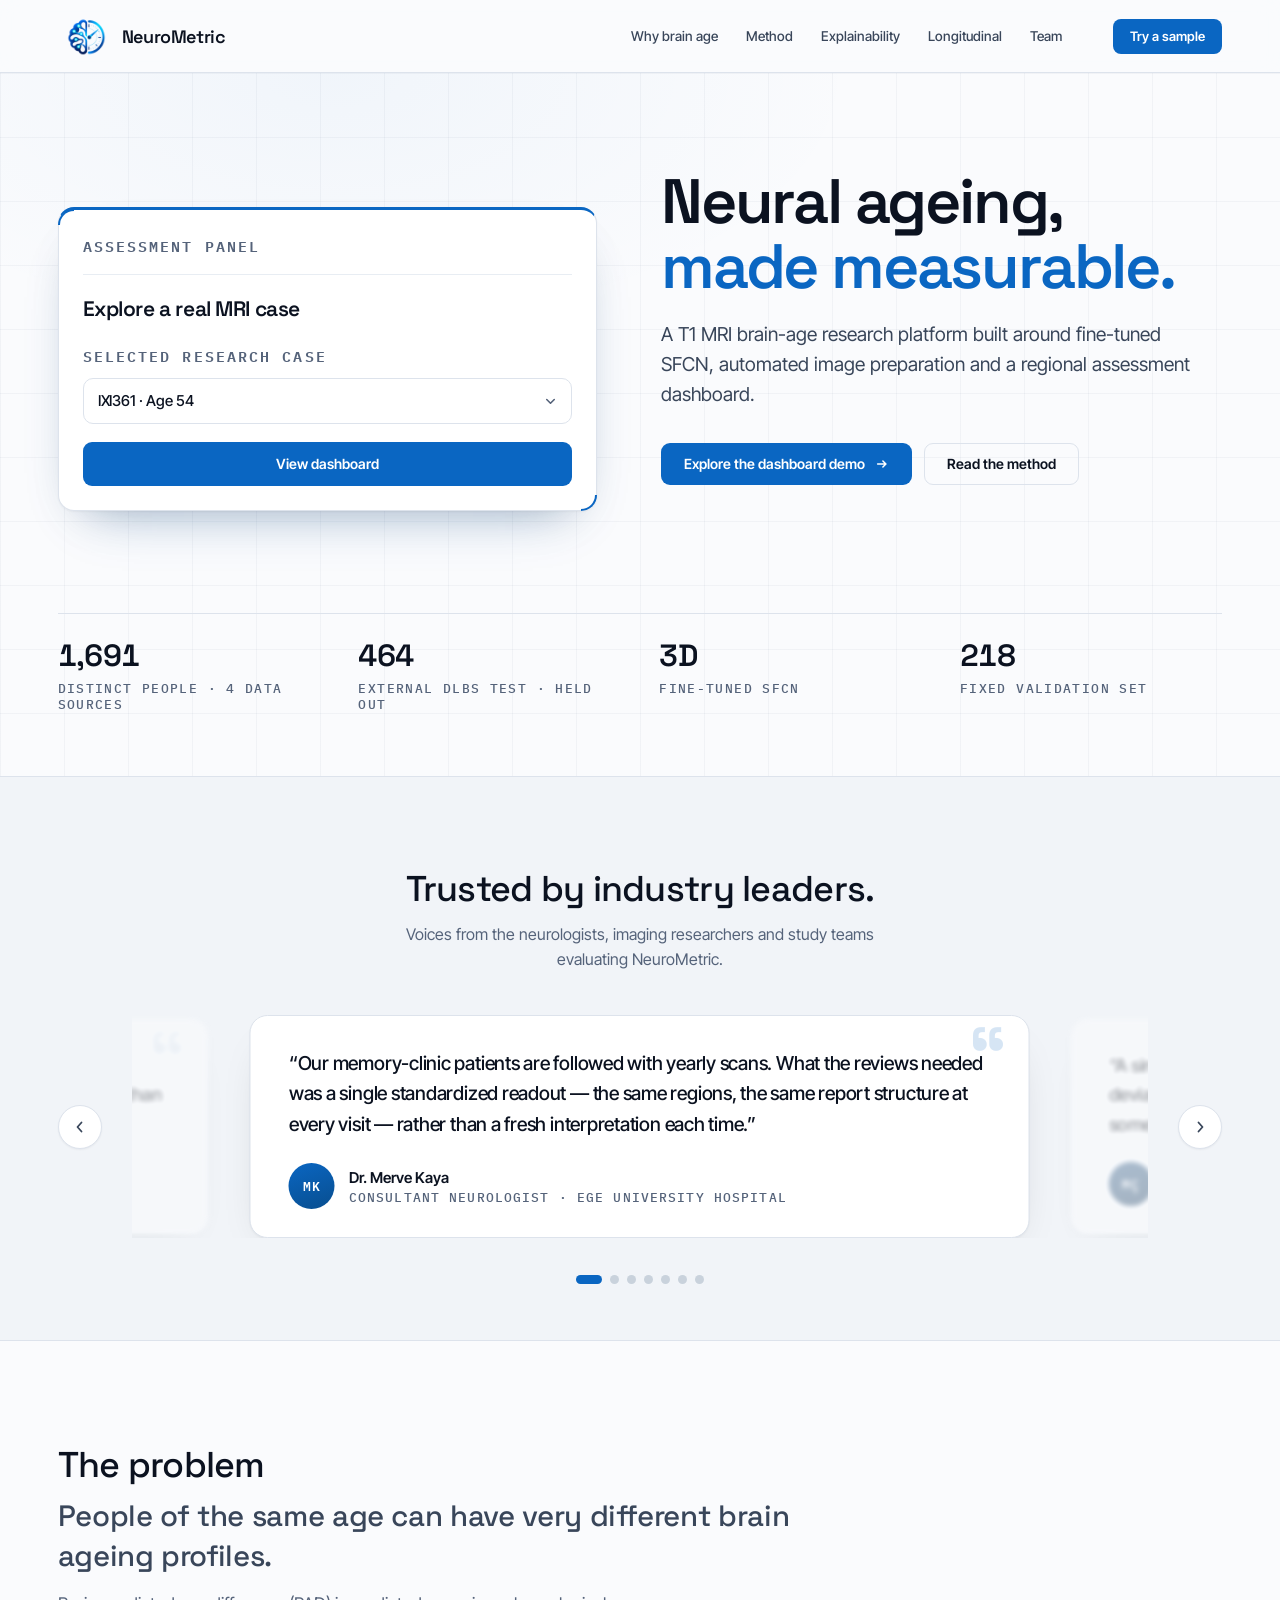
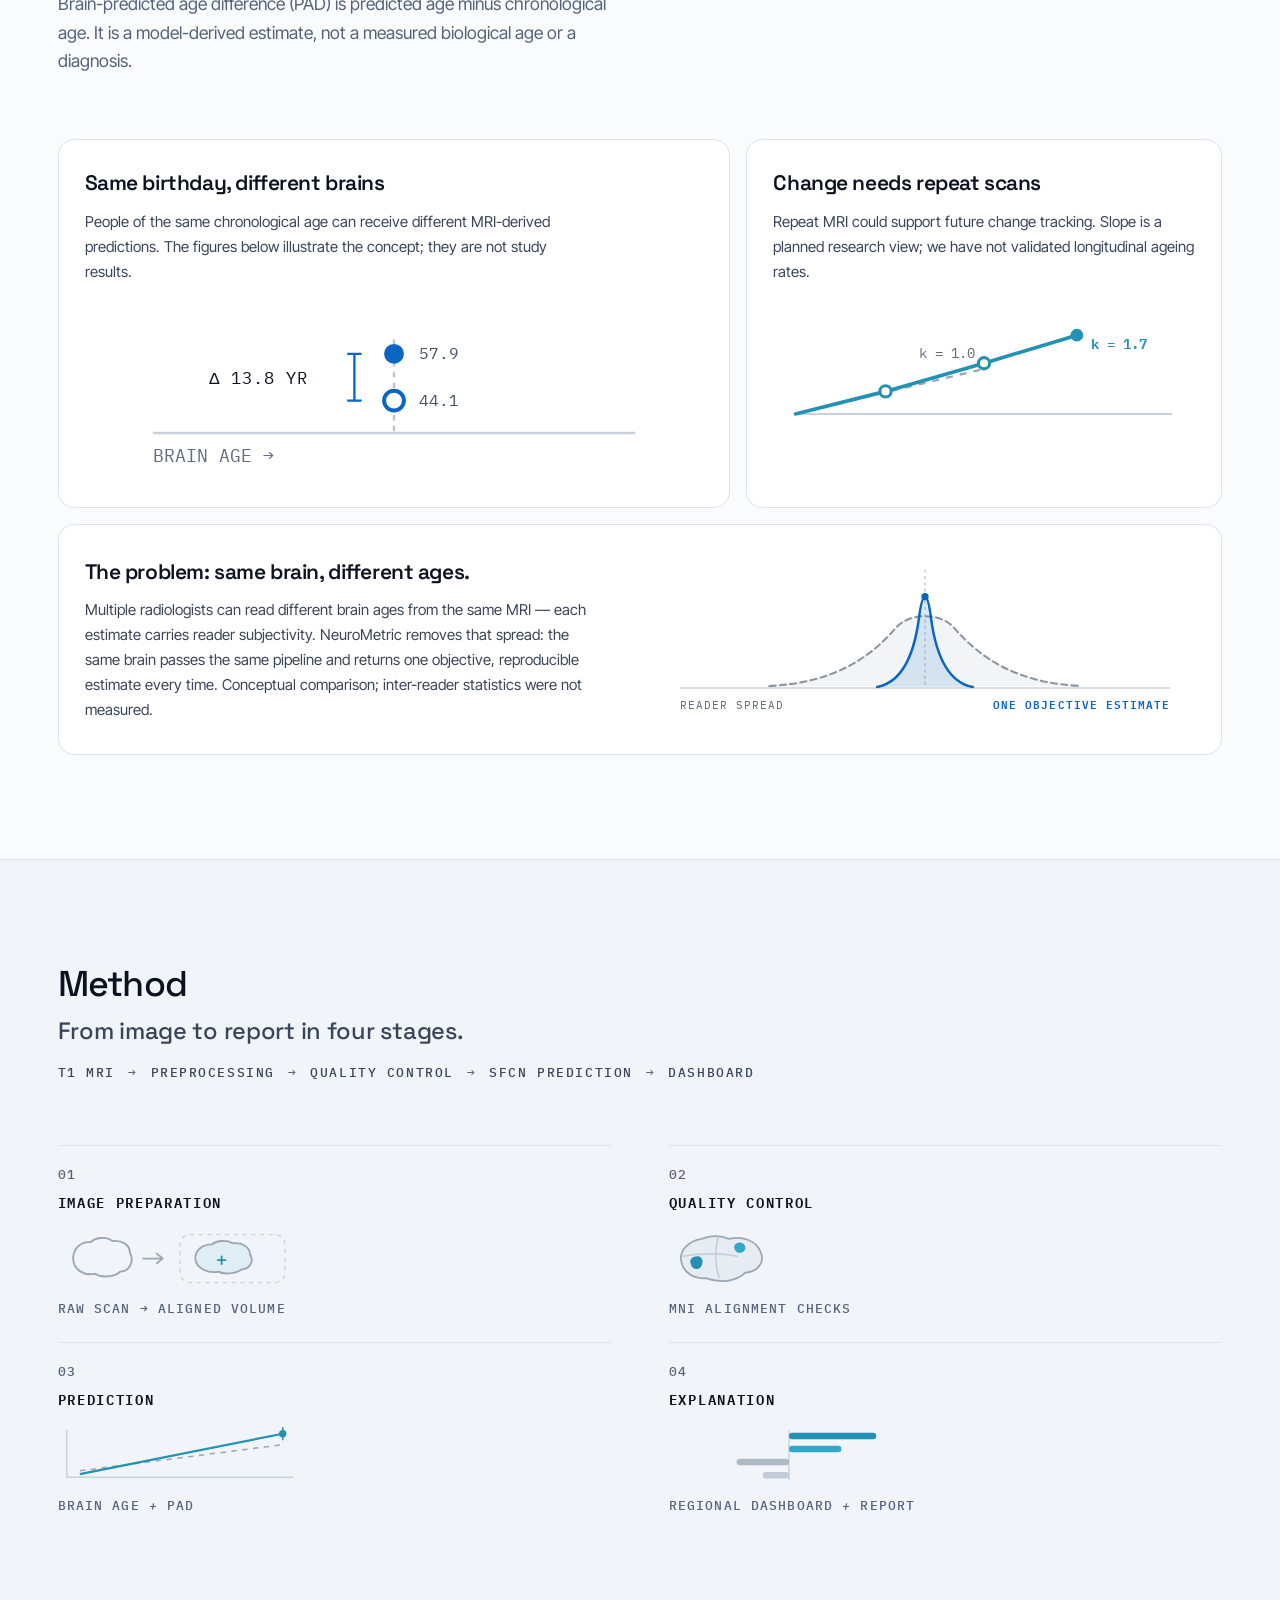
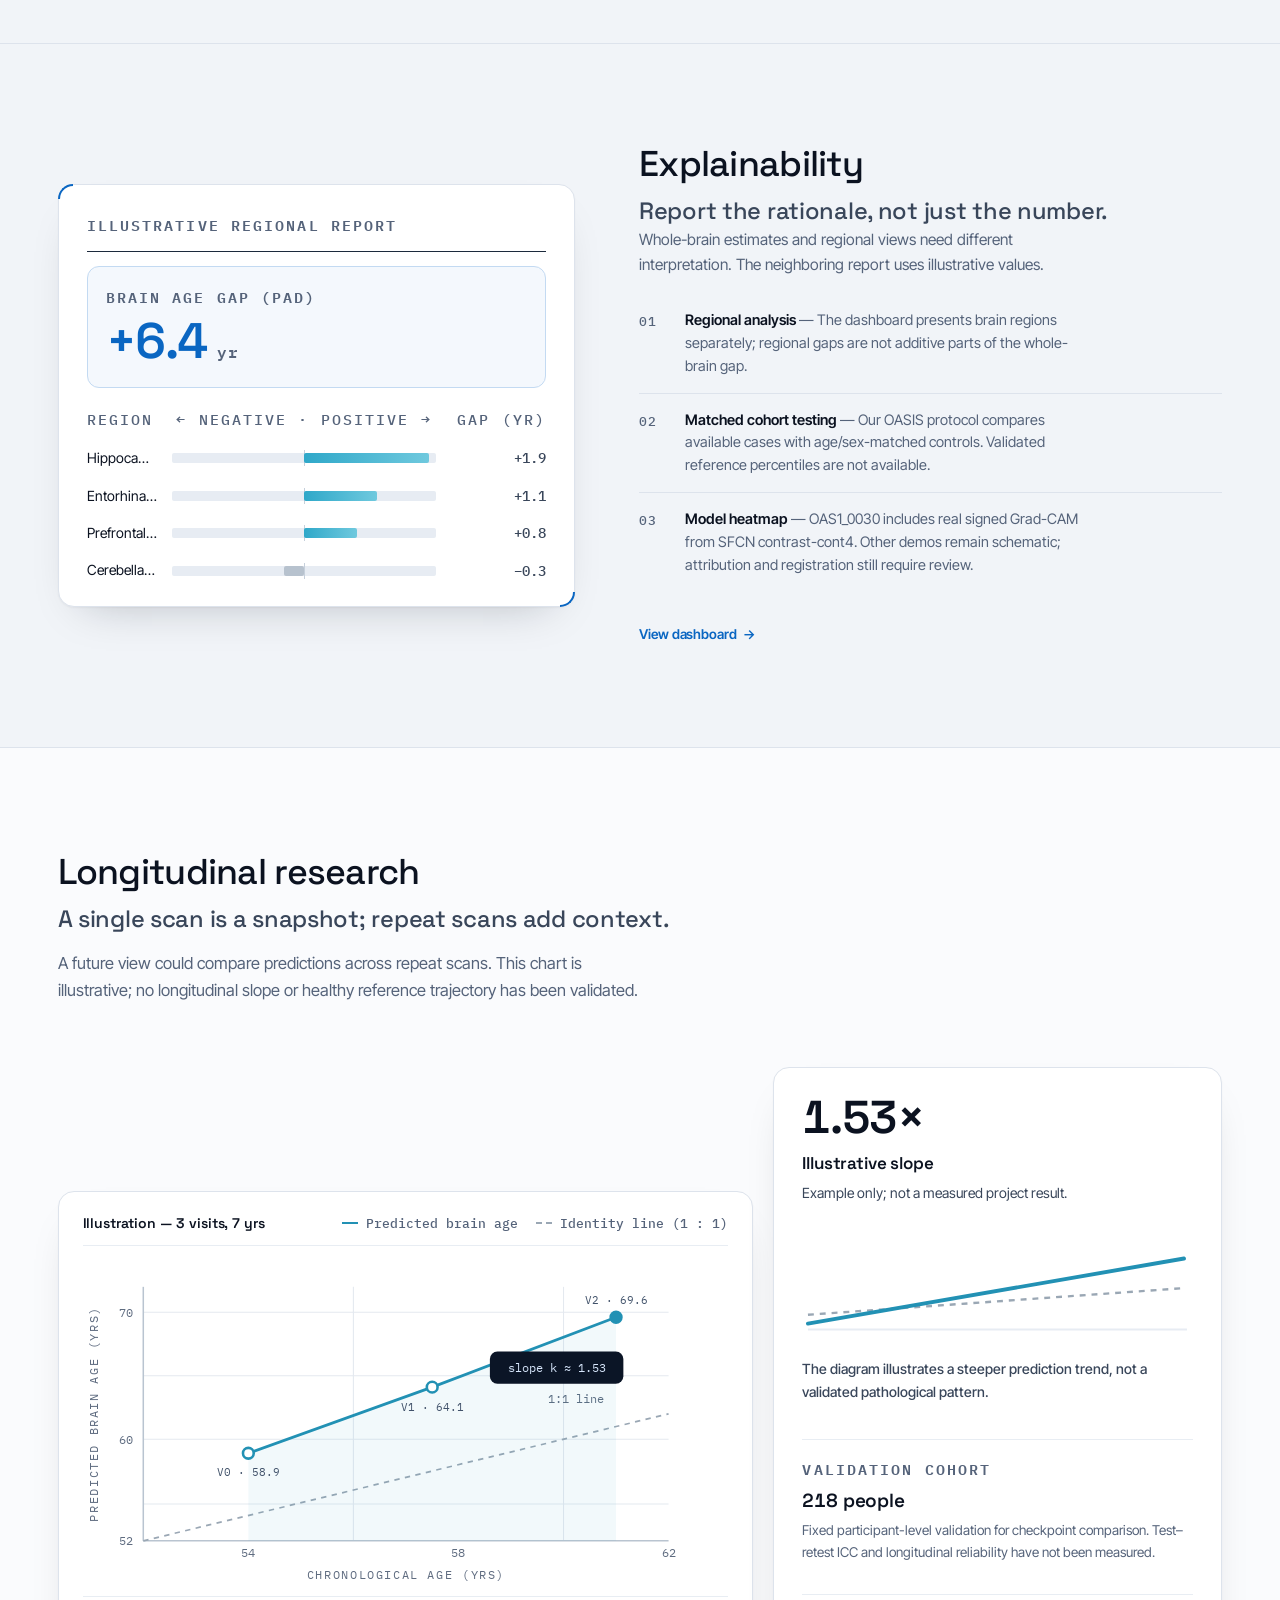
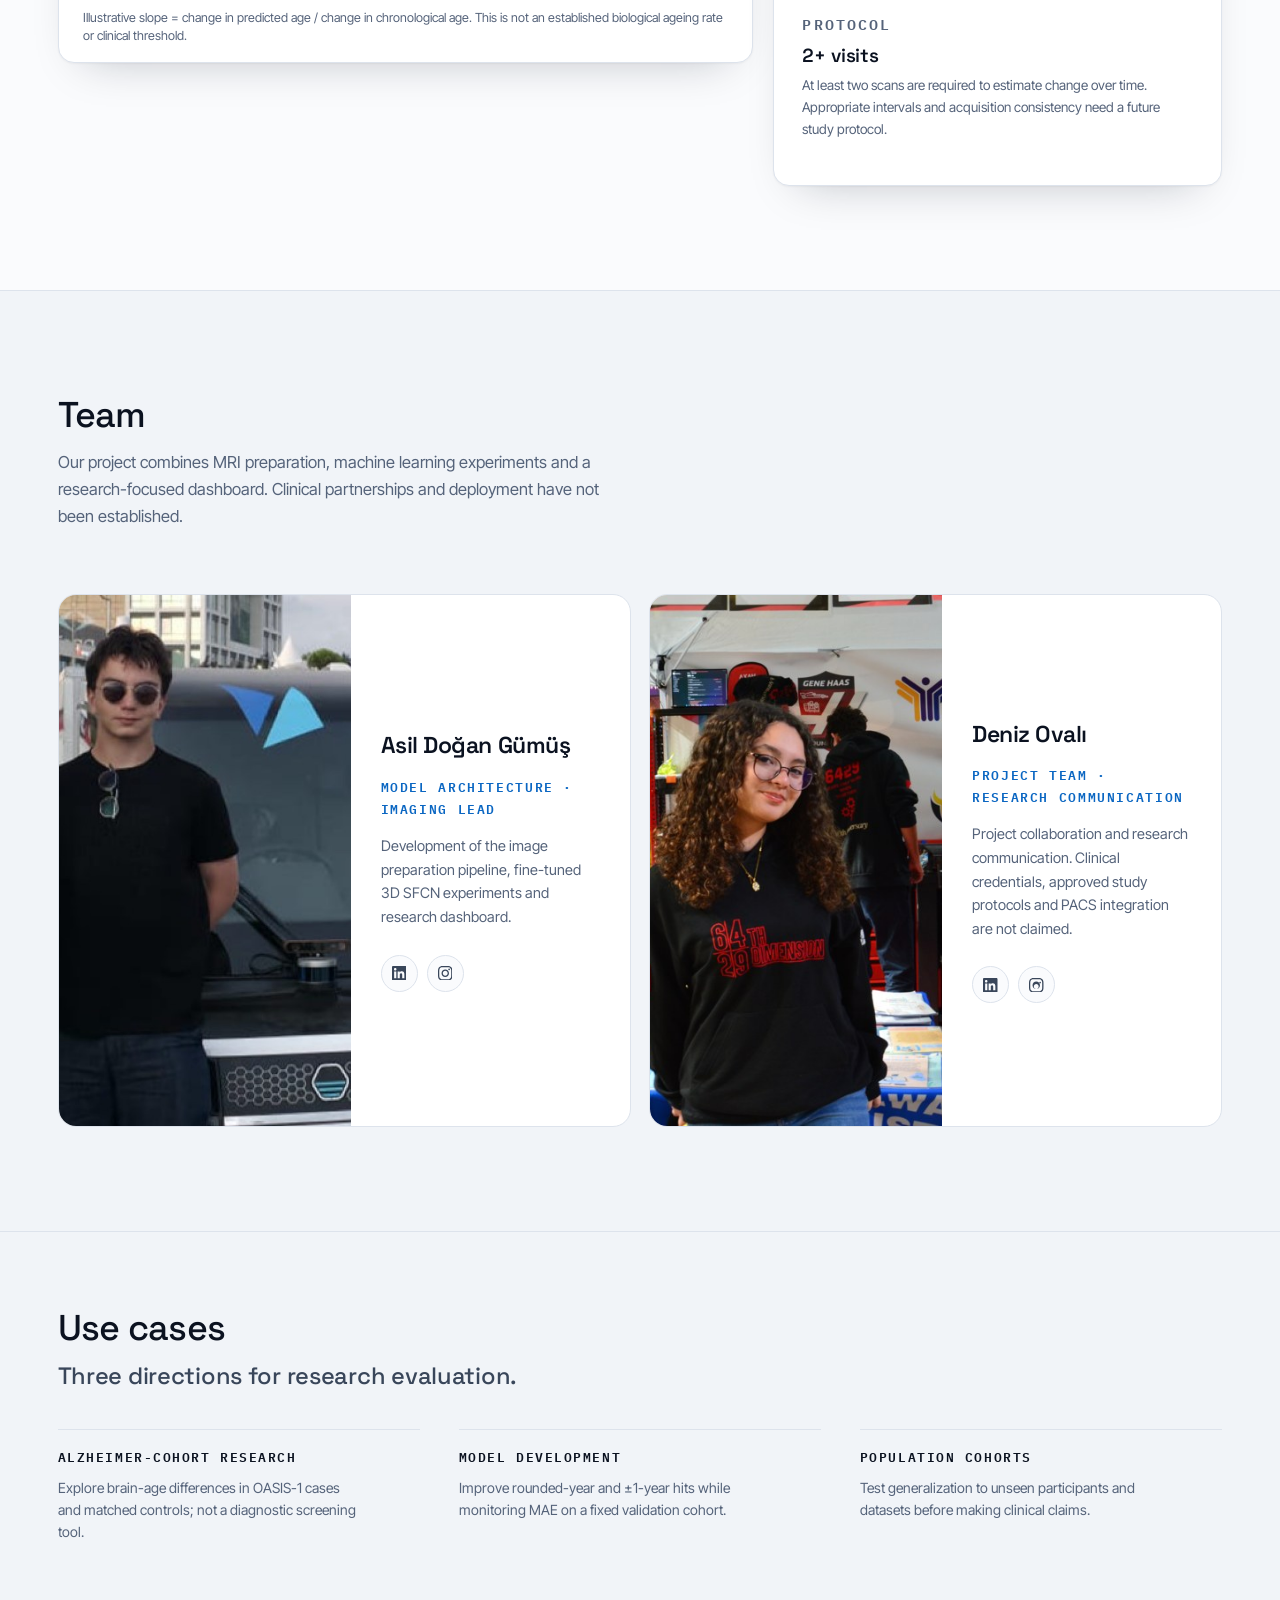
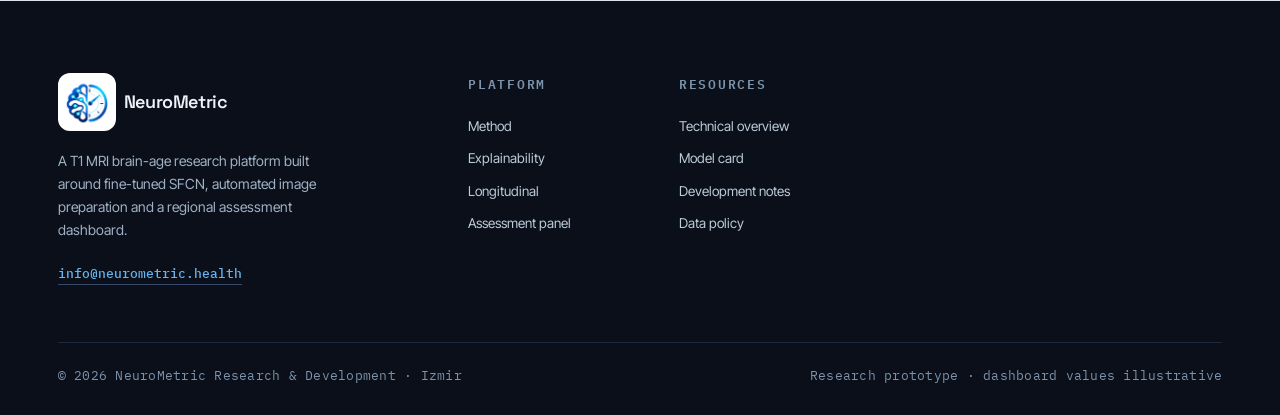
==== commit f6b0f85d: "Reframe same-pipeline card as reader-subjectivity problem vs objective reading Co-Authored-By: Claud" ====
--- a/index.html
+++ b/index.html
@@ -8,14 +8,13 @@
 <link rel="apple-touch-icon" href="assets/favicon.png">
 <meta name="description" content="A research prototype for T1 MRI brain-age estimation with fine-tuned SFCN, regional dashboard views and a clearly labeled illustrative demo.">
 <meta name="theme-color" content="#FAFBFD">
-<!-- Replace neurometric.example with the real domain after deployment (canonical/og:url/JSON-LD). -->
-<link rel="canonical" href="https://neurometric.example/">
+<link rel="canonical" href="https://neurometric-ruby.vercel.app/">
 <meta property="og:type" content="website">
 <meta property="og:site_name" content="NeuroMetric">
-<meta property="og:url" content="https://neurometric.example/">
+<meta property="og:url" content="https://neurometric-ruby.vercel.app/">
 <meta property="og:title" content="NeuroMetric — MRI-Based Brain Age Assessment Platform">
 <meta property="og:description" content="A research prototype for T1 MRI brain-age estimation with fine-tuned SFCN, regional dashboard views and a clearly labeled illustrative demo.">
-<meta property="og:image" content="https://neurometric.example/assets/og-cover.png">
+<meta property="og:image" content="https://neurometric-ruby.vercel.app/assets/og-cover.png">
 <meta property="og:image:width" content="1200">
 <meta property="og:image:height" content="630">
 <meta property="og:image:alt" content="NeuroMetric assessment panel beside the headline “Neural ageing, made measurable.”">
@@ -23,17 +22,17 @@
 <meta name="twitter:card" content="summary_large_image">
 <meta name="twitter:title" content="NeuroMetric — MRI-Based Brain Age Assessment Platform">
 <meta name="twitter:description" content="A research prototype for T1 MRI brain-age estimation with fine-tuned SFCN, regional dashboard views and a clearly labeled illustrative demo.">
-<meta name="twitter:image" content="https://neurometric.example/assets/og-cover.png">
+<meta name="twitter:image" content="https://neurometric-ruby.vercel.app/assets/og-cover.png">
 <script type="application/ld+json">
 {
   "@context": "https://schema.org",
   "@graph": [
     {
       "@type": "Organization",
-      "@id": "https://neurometric.example/#org",
+      "@id": "https://neurometric-ruby.vercel.app/#org",
       "name": "NeuroMetric",
-      "url": "https://neurometric.example/",
-      "logo": "https://neurometric.example/assets/logo-mark.png",
+      "url": "https://neurometric-ruby.vercel.app/",
+      "logo": "https://neurometric-ruby.vercel.app/assets/logo-mark.png",
       "foundingLocation": { "@type": "Place", "name": "İzmir, Türkiye" },
       "founder": [
         { "@type": "Person", "name": "Asil Doğan Gümüş" },
@@ -42,10 +41,10 @@
     },
     {
       "@type": "WebSite",
-      "@id": "https://neurometric.example/#website",
-      "url": "https://neurometric.example/",
+      "@id": "https://neurometric-ruby.vercel.app/#website",
+      "url": "https://neurometric-ruby.vercel.app/",
       "name": "NeuroMetric",
-      "publisher": { "@id": "https://neurometric.example/#org" }
+      "publisher": { "@id": "https://neurometric-ruby.vercel.app/#org" }
     },
     {
       "@type": "SoftwareApplication",
@@ -54,7 +53,7 @@
       "operatingSystem": "Web browser",
       "isAccessibleForFree": true,
       "description": "Research prototype for MRI-based brain-age assessment: standardized estimation from T1 MRI with regional analysis, attention maps and longitudinal tracking.",
-      "publisher": { "@id": "https://neurometric.example/#org" }
+      "publisher": { "@id": "https://neurometric-ruby.vercel.app/#org" }
     }
   ]
 }
@@ -129,7 +128,7 @@
             <option value="ixi361" selected>IXI361 · Age 54</option>
             <option value="ixi566">IXI566 · Age 43</option>
             <option value="dlbs3898">DLBS sub-3898 · Age 70</option>
-            <option value="oasis7">OAS2_0007 · Age 71 · Longitudinal pending</option>
+            <option value="oasis7">OAS2_0007 · Age 71 · Longitudinal patient · Change rate pending</option>
           </select>
           <svg class="psel-ar" viewBox="0 0 16 16" aria-hidden="true"><path d="M4 6.4L8 10.4l4-4" fill="none" stroke="currentColor" stroke-width="1.7" stroke-linecap="round" stroke-linejoin="round"/></svg>
         </div>
@@ -269,8 +268,8 @@
       <article class="bcard b12 rv">
         <div class="brow">
           <div>
-            <h3>Same pipeline, comparable inputs.</h3>
-            <p>Our pipeline uses brain extraction, bias-field correction and linear MNI alignment before SFCN inference. The diagram is conceptual: reader comparison and test–retest reliability have not been measured.</p>
+            <h3>The problem: same brain, different ages.</h3>
+            <p>Multiple radiologists can read different brain ages from the same MRI — each estimate carries reader subjectivity. NeuroMetric removes that spread: the same brain passes the same pipeline and returns one objective, reproducible estimate every time. Conceptual comparison; inter-reader statistics were not measured.</p>
           </div>
           <svg class="viz" viewBox="0 0 520 168" aria-hidden="true">
             <!-- same scan, different readers: wide consensus spread vs. the model's one tight estimate -->
@@ -283,8 +282,8 @@
                   fill="rgba(10,102,194,.13)" stroke="#0A66C2" stroke-width="2.4" stroke-linecap="round"/>
             <circle cx="260" cy="44" r="3.5" fill="#0A66C2"/>
             <g font-family="'IBM Plex Mono',monospace" font-size="10.5" letter-spacing="1">
-              <text x="24" y="152" fill="#5F6C80">VARIABLE RAW INPUTS</text>
-              <text x="496" y="152" fill="#0A66C2" text-anchor="end" font-weight="600">FIXED PREPARATION</text>
+              <text x="24" y="152" fill="#5F6C80">READER SPREAD</text>
+              <text x="496" y="152" fill="#0A66C2" text-anchor="end" font-weight="600">ONE OBJECTIVE ESTIMATE</text>
             </g>
           </svg>
         </div>
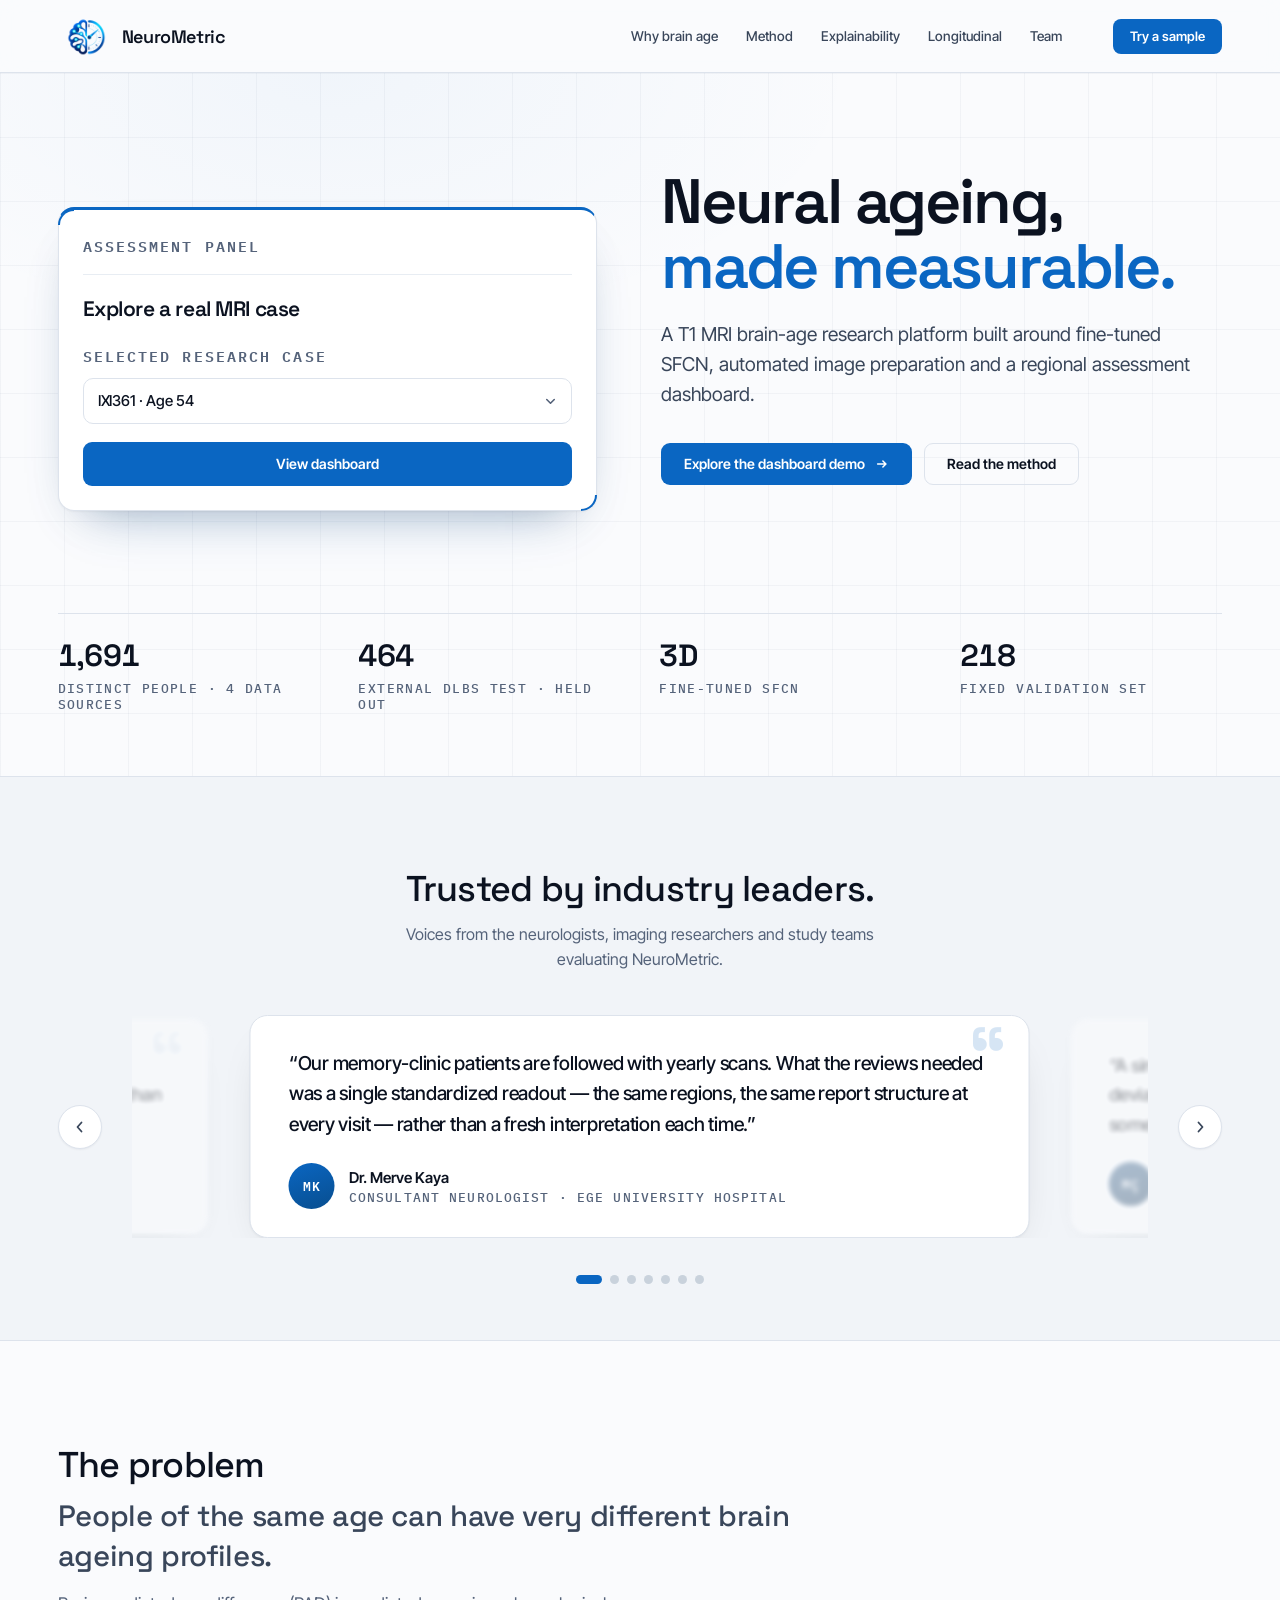
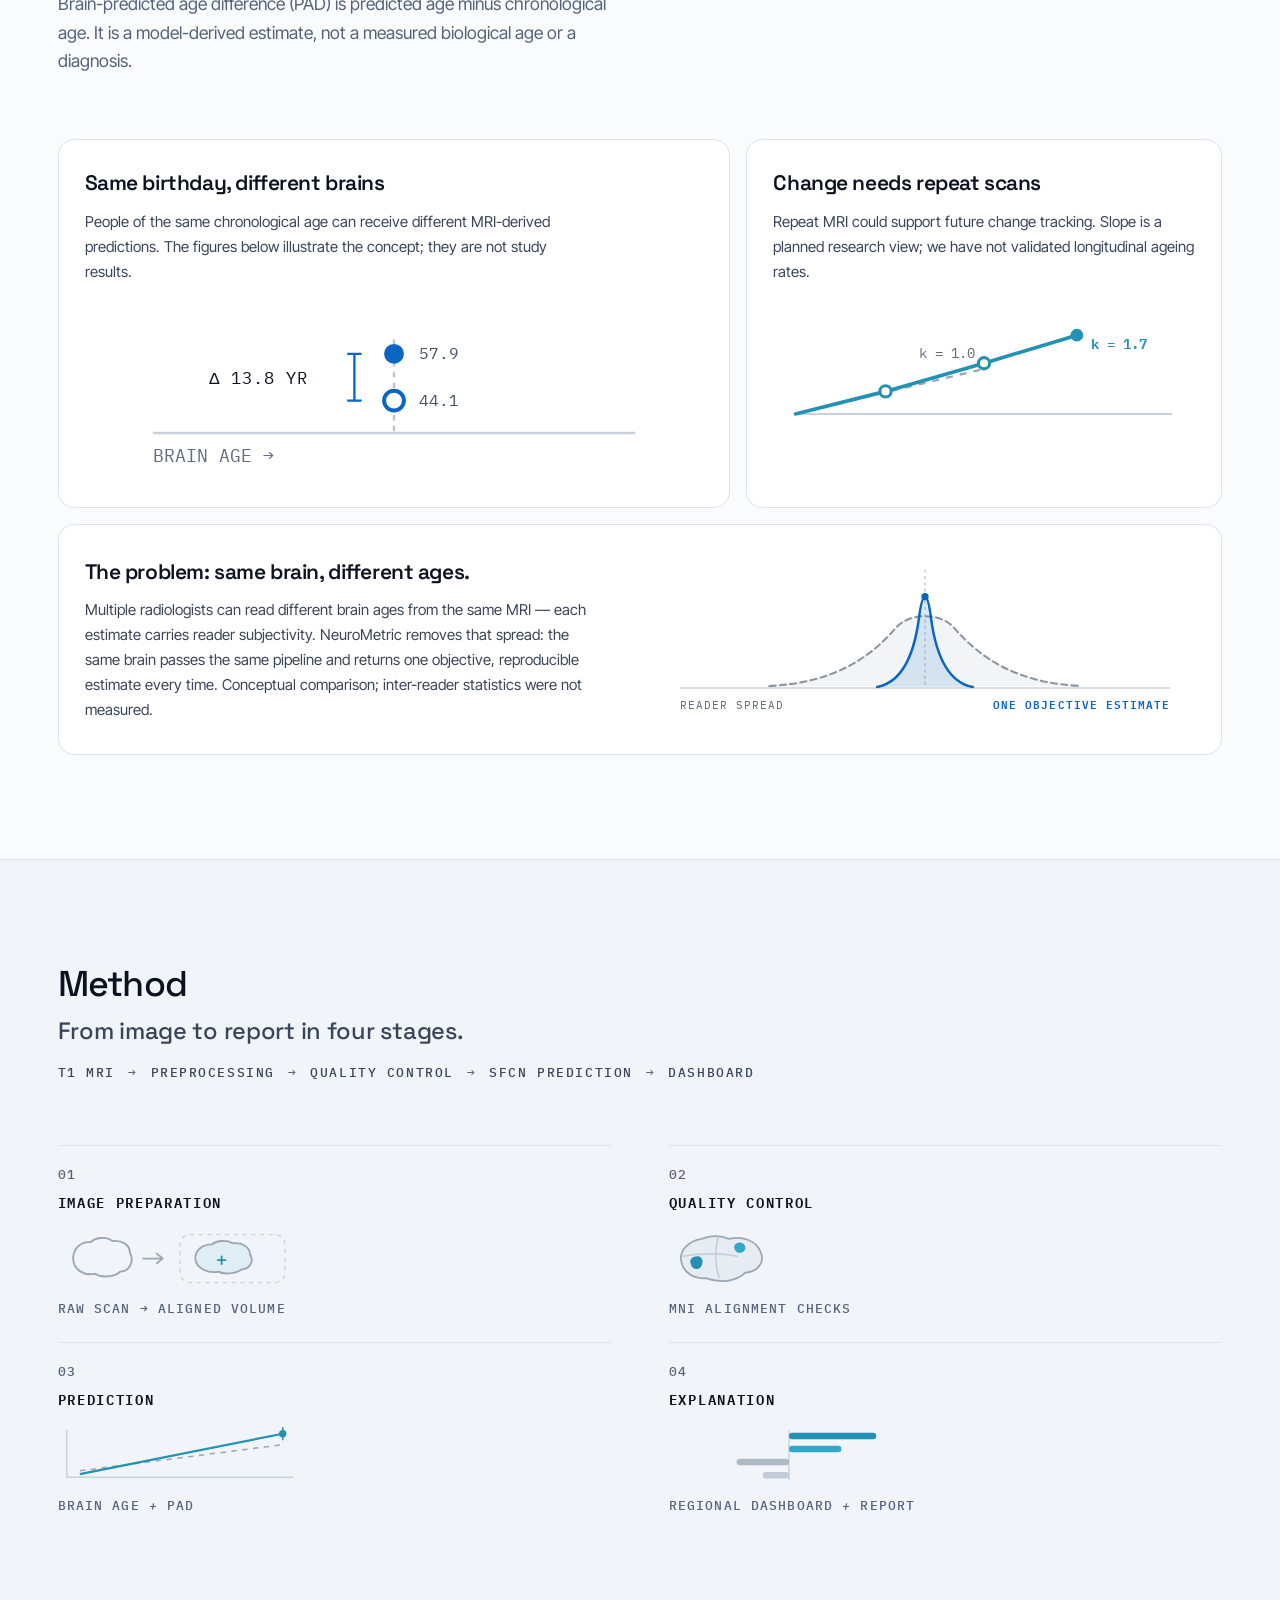
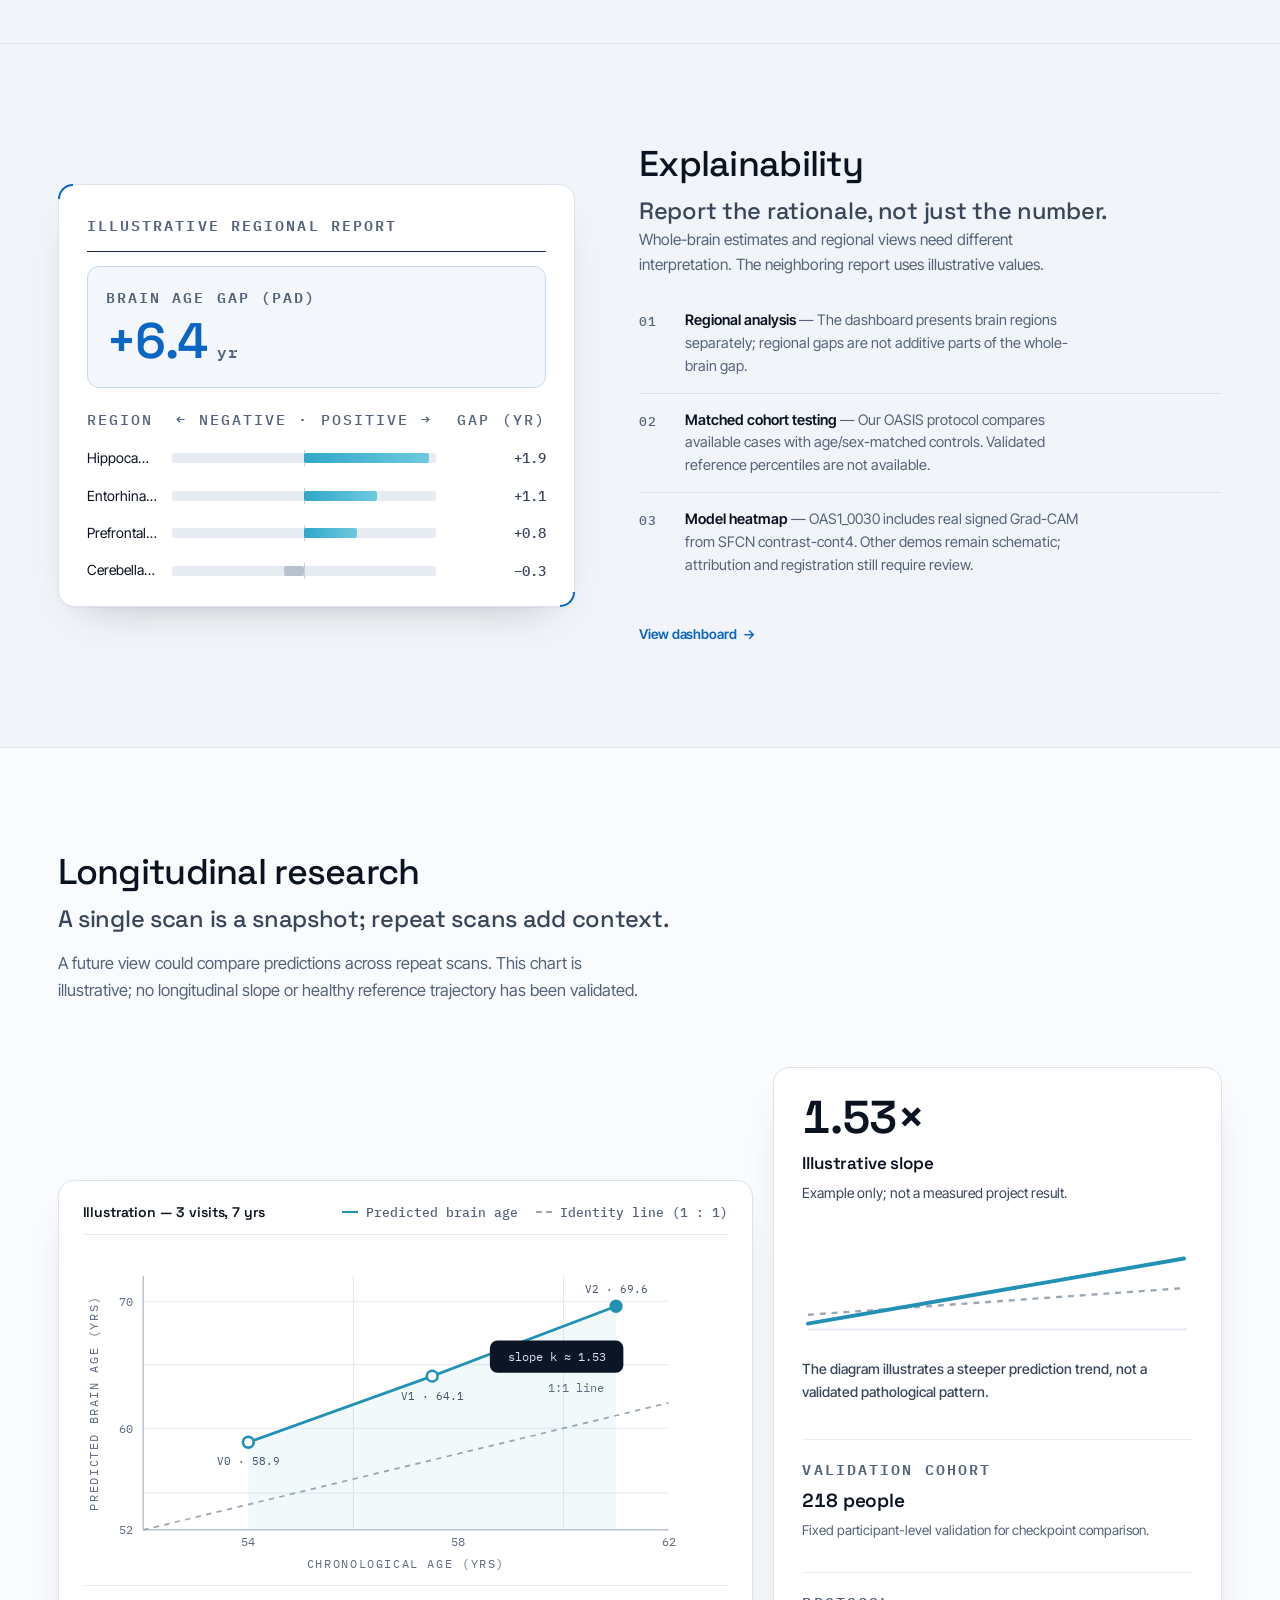
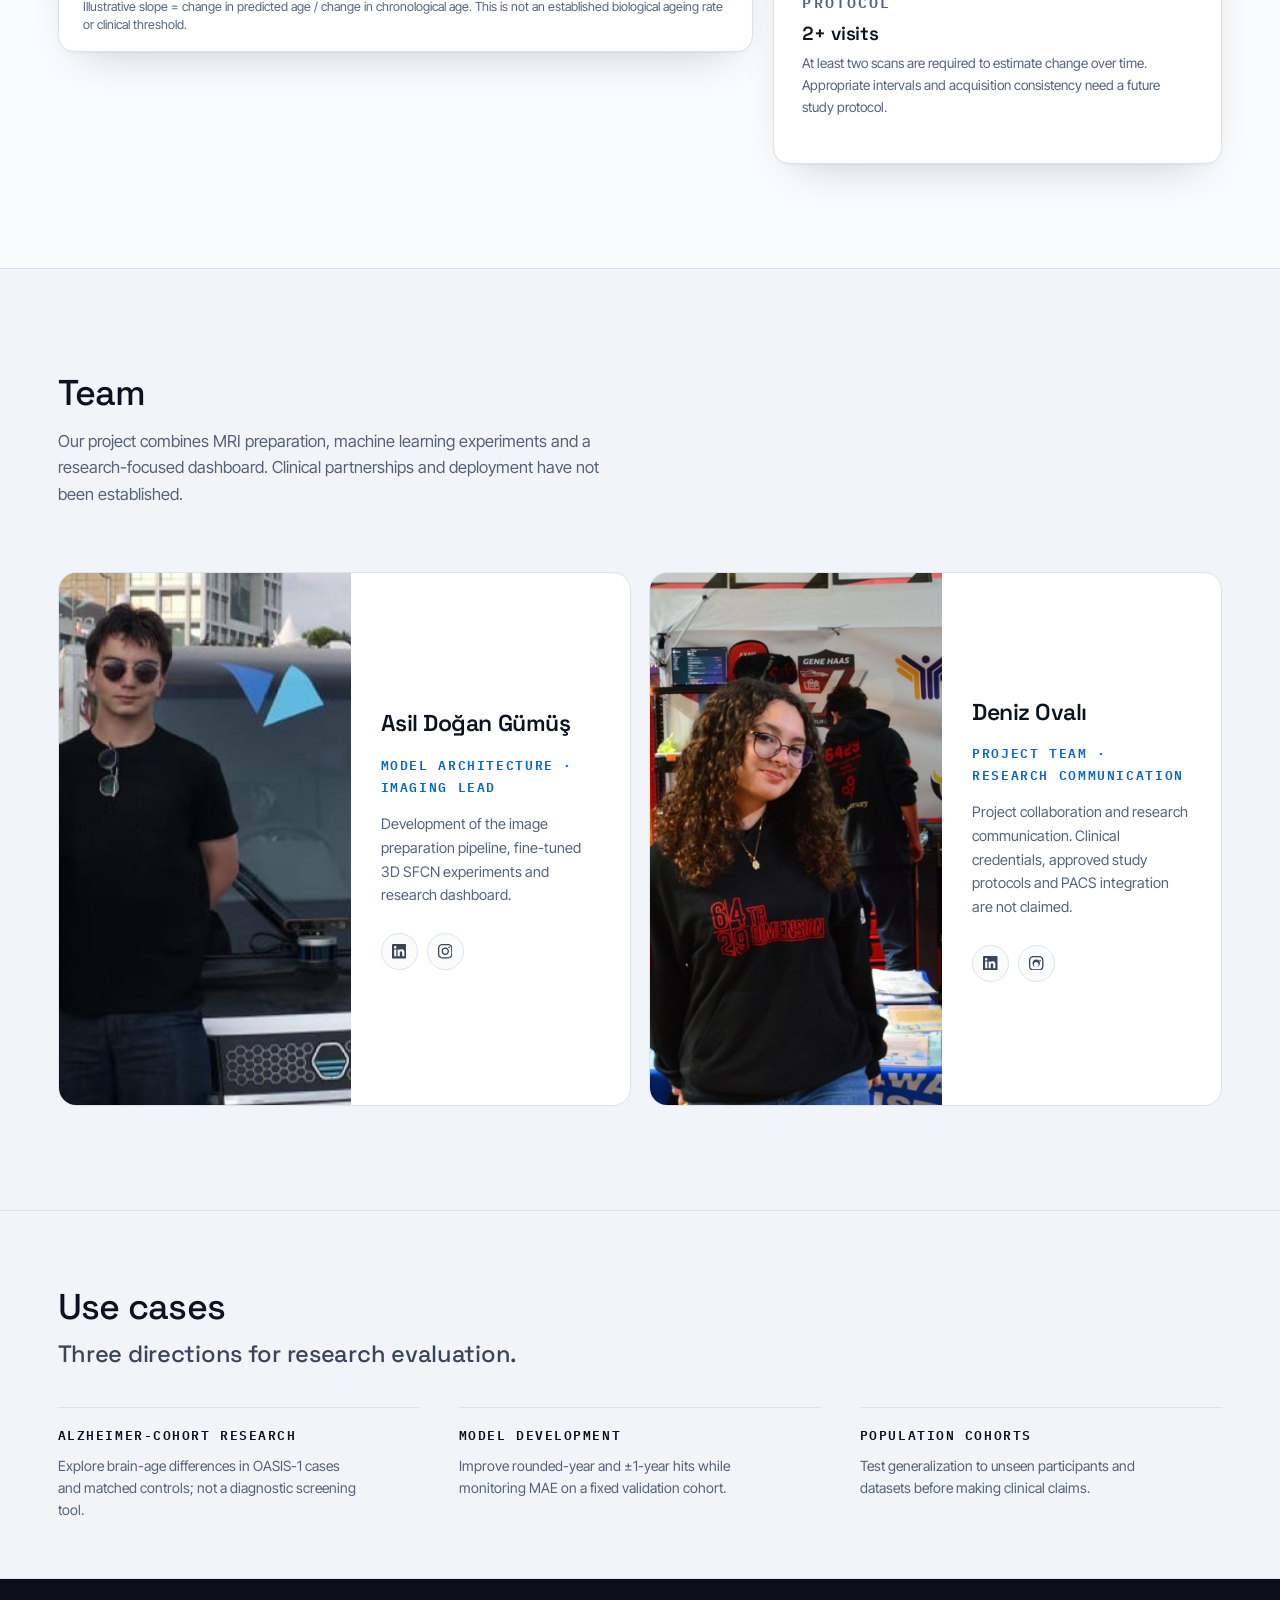
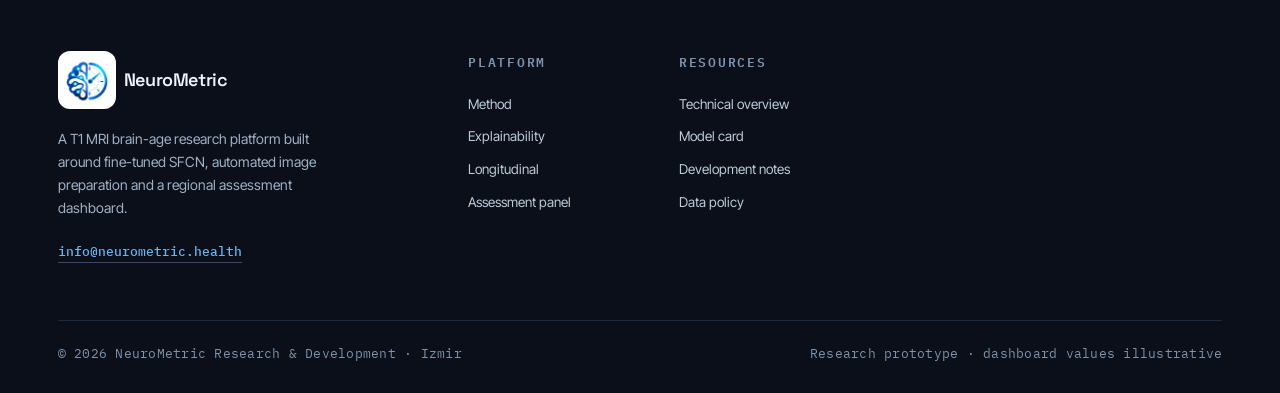
==== commit e83307bf: "924 training participants; drop test-retest caveat sentence and README results section Co-Authored-B" ====
--- a/index.html
+++ b/index.html
@@ -128,7 +128,7 @@
             <option value="ixi361" selected>IXI361 · Age 54</option>
             <option value="ixi566">IXI566 · Age 43</option>
             <option value="dlbs3898">DLBS sub-3898 · Age 70</option>
-            <option value="oasis7">OAS2_0007 · Age 71 · Longitudinal patient · Change rate pending</option>
+            <option value="oasis7">OAS2_0007 · Age 71 · Longitudinal patient</option>
           </select>
           <svg class="psel-ar" viewBox="0 0 16 16" aria-hidden="true"><path d="M4 6.4L8 10.4l4-4" fill="none" stroke="currentColor" stroke-width="1.7" stroke-linecap="round" stroke-linejoin="round"/></svg>
         </div>
@@ -462,7 +462,7 @@
         <div class="kf-mrow">
           <span class="kfr-k">Validation cohort</span>
           <b class="kfr-v">218 people</b>
-          <p class="kfr-x">Fixed participant-level validation for checkpoint comparison. Test–retest ICC and longitudinal reliability have not been measured.</p>
+          <p class="kfr-x">Fixed participant-level validation for checkpoint comparison.</p>
         </div>
         <div class="kf-mrow">
           <span class="kfr-k">Protocol</span>
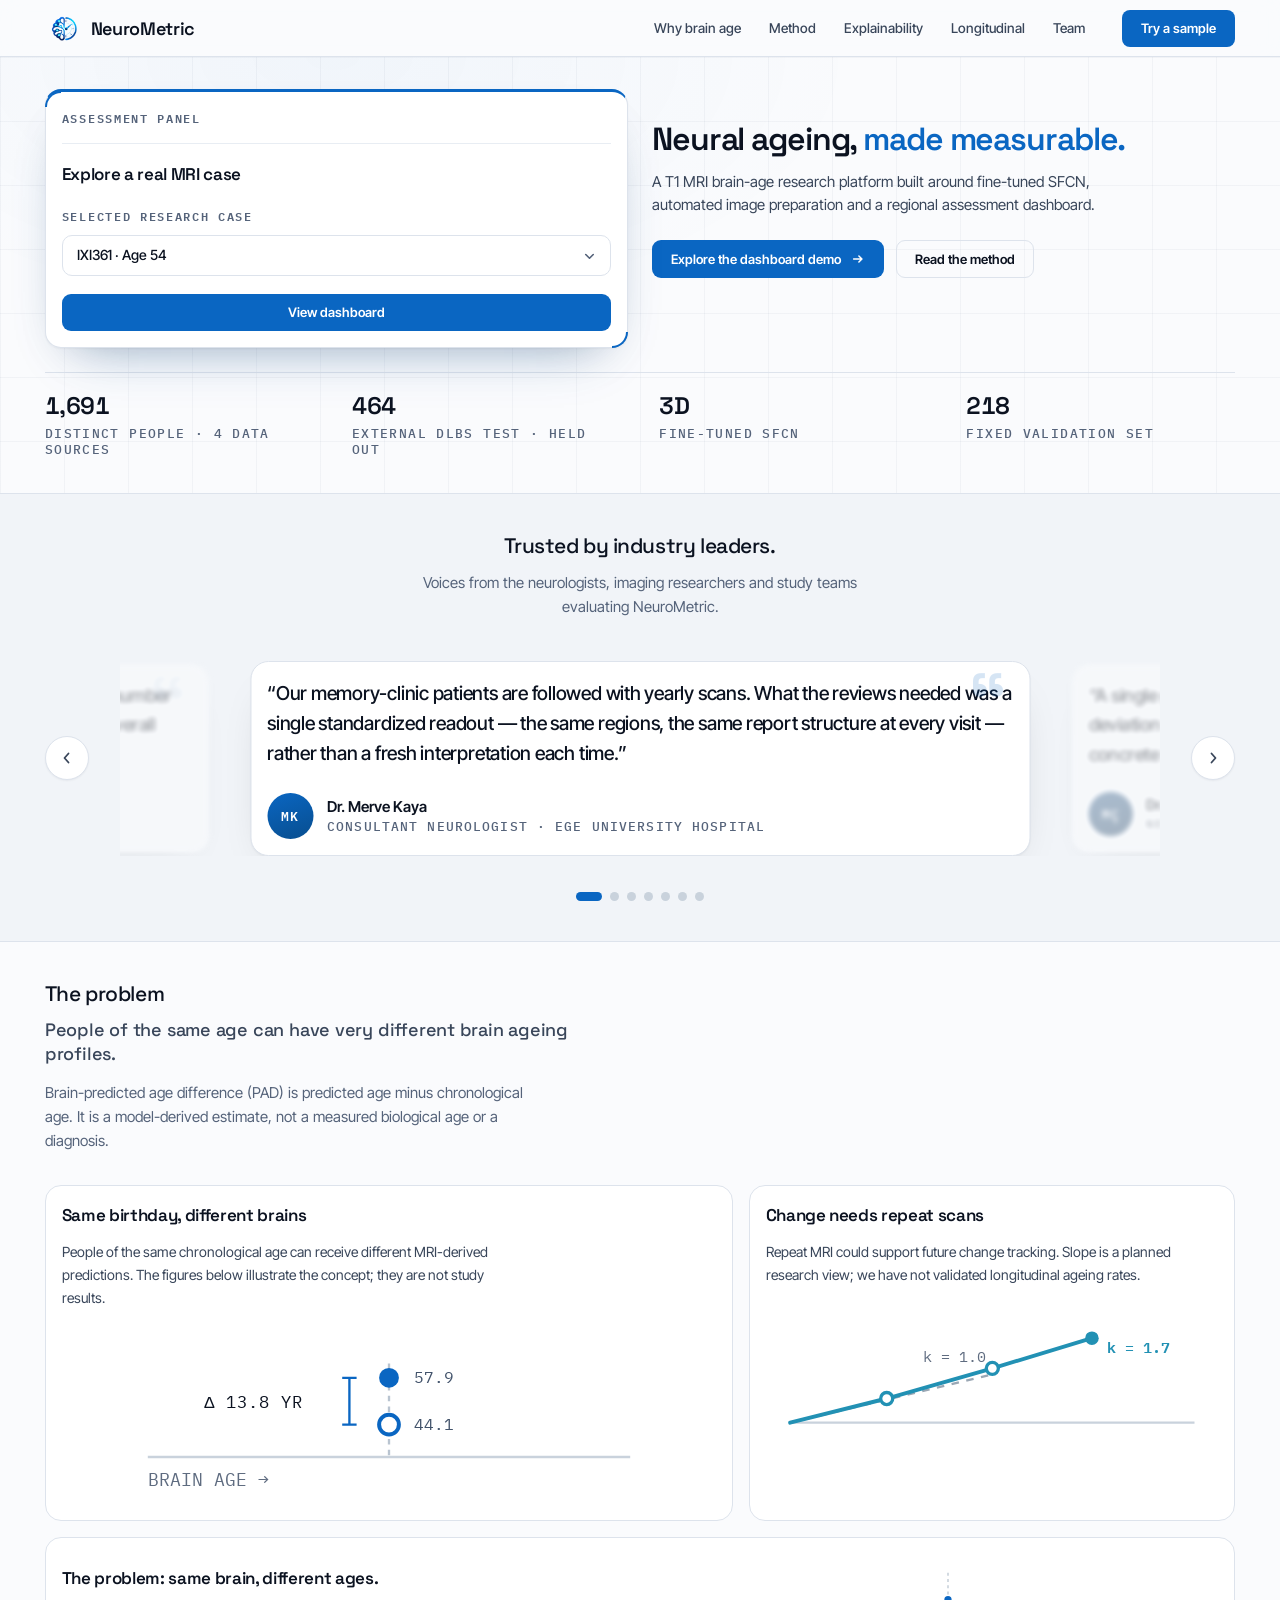
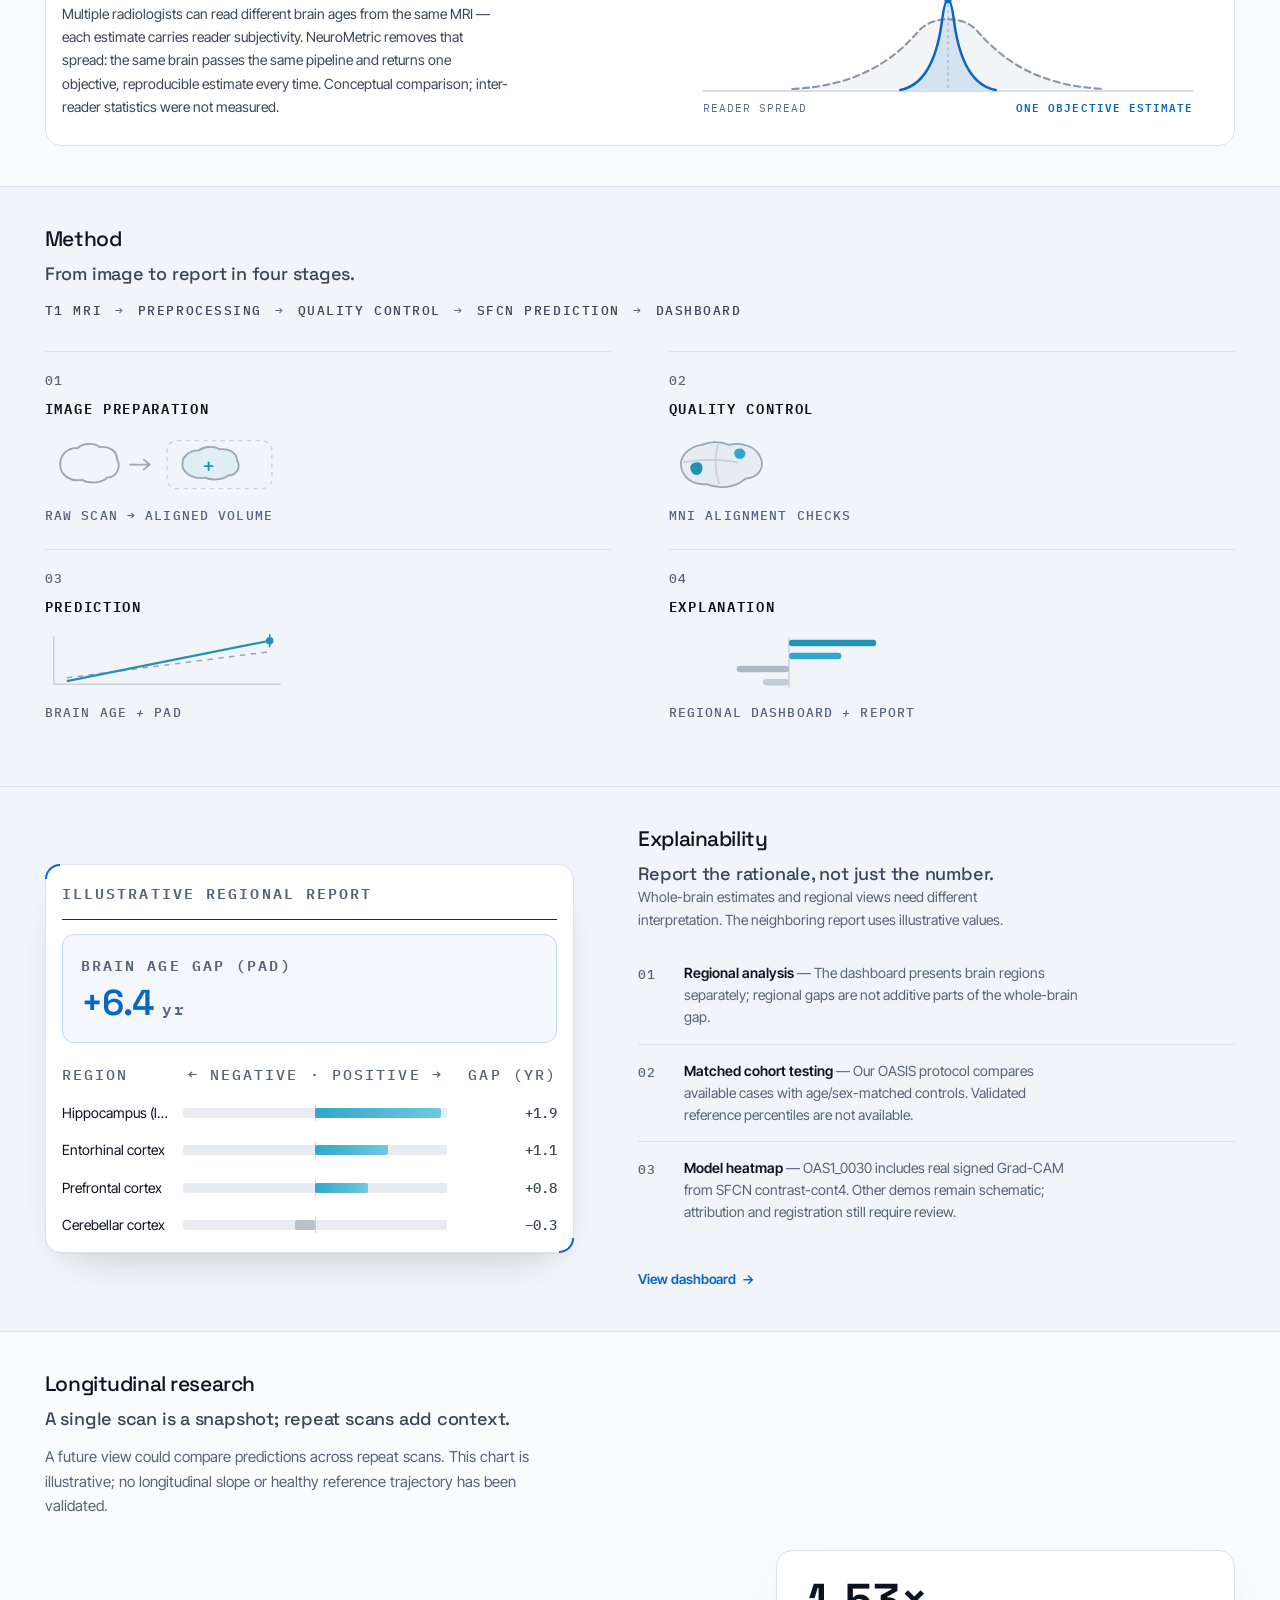
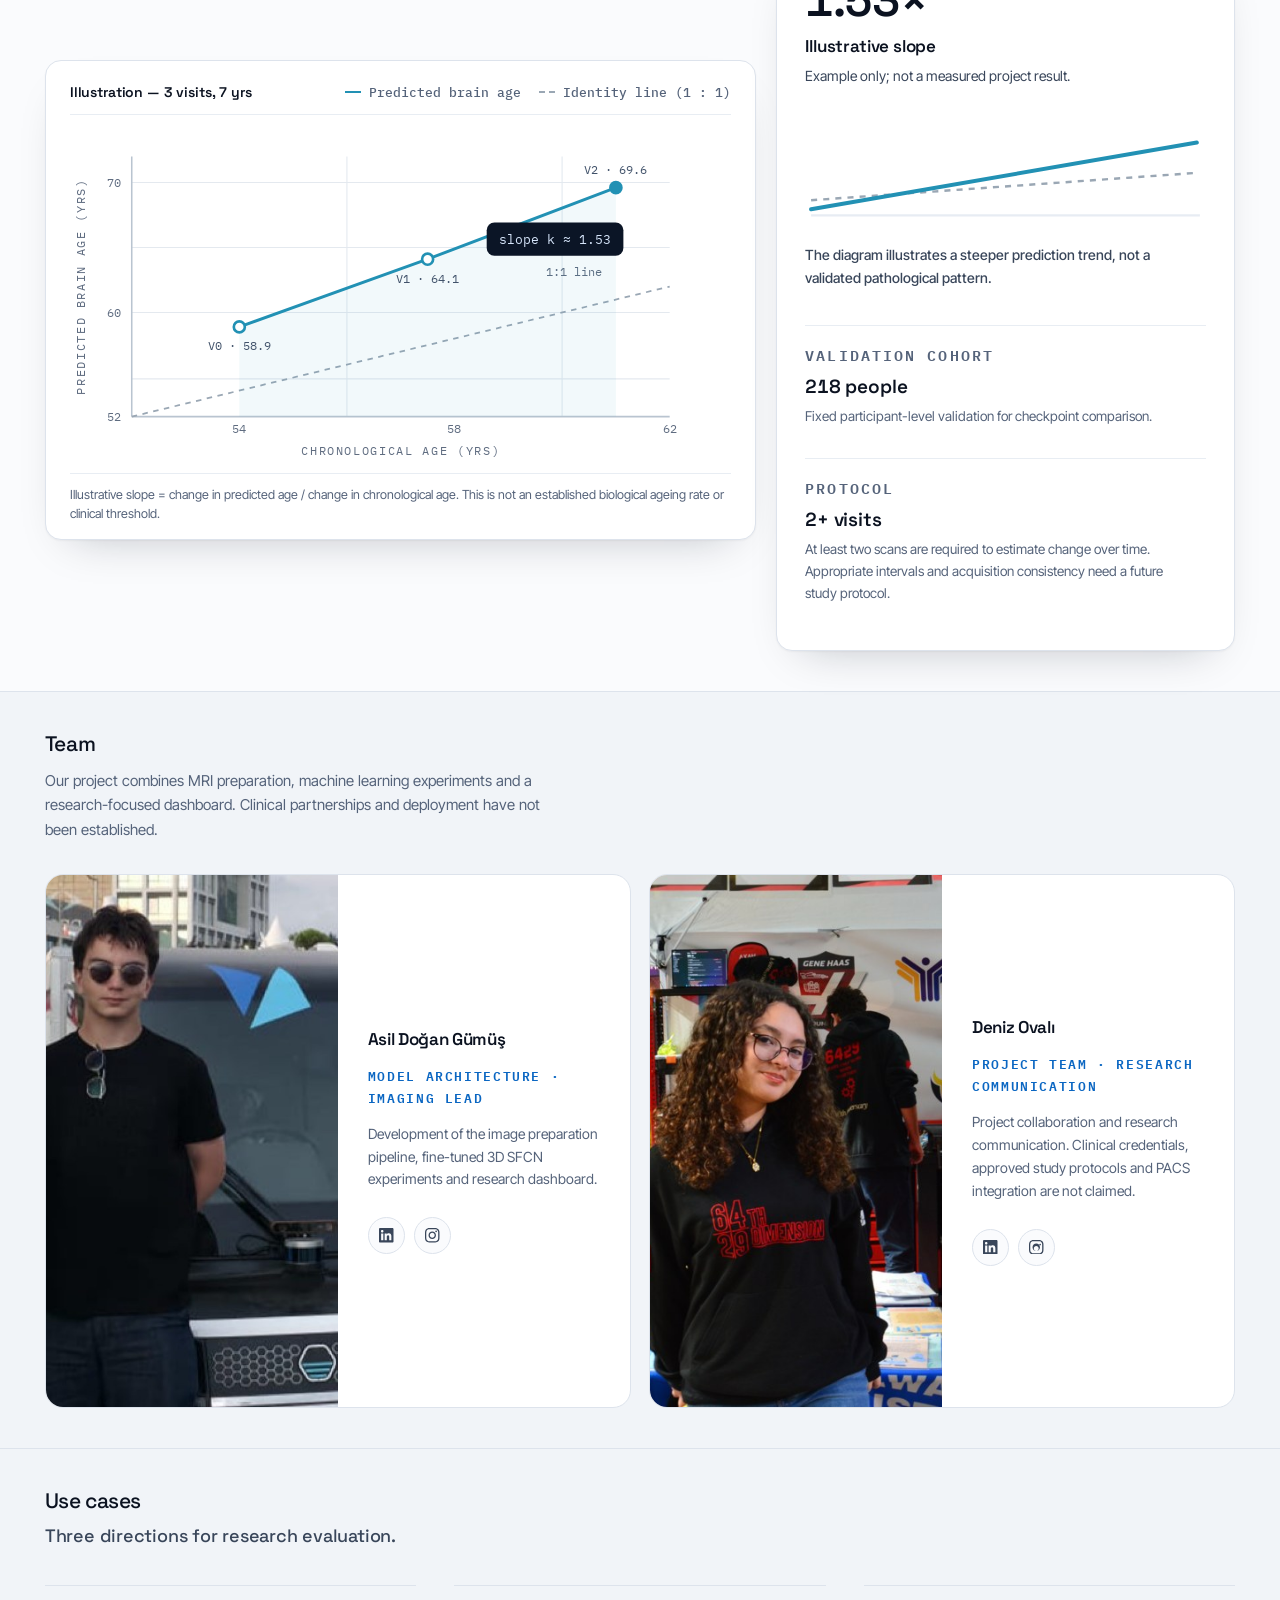
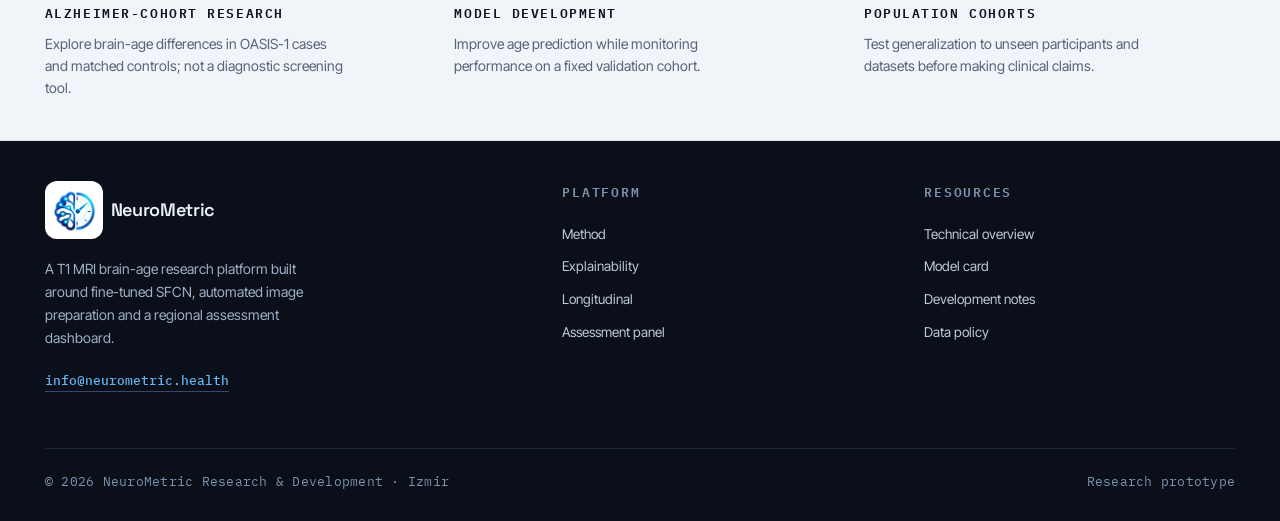
==== commit 39b9da88: "Simplify resources and balance footer columns" ====
--- a/index.html
+++ b/index.html
@@ -524,7 +524,7 @@
       </div>
       <div class="use rv">
         <span class="use-k">Model development</span>
-        <p>Improve rounded-year and ±1-year hits while monitoring MAE on a fixed validation cohort.</p>
+        <p>Improve age prediction while monitoring performance on a fixed validation cohort.</p>
       </div>
       <div class="use rv">
         <span class="use-k">Population cohorts</span>
@@ -565,7 +565,7 @@
     </div>
     <div class="foot-bottom">
       <span>© <span id="yil">2026</span> NeuroMetric Research &amp; Development · Izmir</span>
-      <span class="foot-vid">Research prototype · dashboard values illustrative</span>
+      <span class="foot-vid">Research prototype</span>
     </div>
   </div>
 </footer>
--- a/styles.css
+++ b/styles.css
@@ -40,7 +40,7 @@
 
   --shadow: 0 1px 2px rgba(11,18,32,.04), 0 20px 44px -26px rgba(11,18,32,.28);
   --shadow-deep: 0 30px 70px -30px rgba(0,0,0,.6);
-  --pad: clamp(24px, 4.5vw, 80px);
+  --pad: clamp(20px, 3.5vw, 64px);
 }
 
 /* ---------- taban ---------- */
@@ -187,19 +187,19 @@
   grid-template-columns:minmax(440px,.98fr) minmax(0,1.02fr);
   gap:clamp(40px,5vw,88px);
   align-items:center;
-  padding-top:96px;
+  padding-top:clamp(40px, 5vw, 80px);
 }
 .hero-copy{ padding-bottom:64px; }
 .hero h1{
   font-family:var(--disp);
-  font-size:clamp(40px,4.9vw,68px);
+  font-size:clamp(36px,3.7vw,62px);
   line-height:1.03; letter-spacing:-.035em; font-weight:600;
   margin-bottom:22px;
 }
 .hl{ color:var(--accent); }
 .lede{
   margin:0 0 34px;
-  font-size:clamp(17px,1.5vw,20px); line-height:1.55; color:var(--ink2);
+  font-size:clamp(16px,1.15vw,19px); line-height:1.55; color:var(--ink2);
   max-width:50ch;
   font-weight:400;
 }
@@ -565,7 +565,7 @@
 
 /* ---------- footer ---------- */
 .foot{ background:var(--dark); color:#9FB1C4; padding:72px 0 32px; }
-.foot-grid{ display:grid; grid-template-columns:1.35fr .6fr .6fr 1.25fr; gap:clamp(28px,4vw,64px); }
+.foot-grid{ display:grid; grid-template-columns:minmax(0,1.5fr) minmax(0,1fr) minmax(0,1fr); gap:clamp(28px,4vw,64px); }
 .fbrand .brand-text{ color:#EDF3FA; }
 /* keep the logo visible on dark: white badge chip */
 .fbrand .brand-mark{
@@ -621,7 +621,7 @@
   .long-grid{ grid-template-columns:1fr; }
   .brow{ grid-template-columns:1fr; gap:24px; }
   .brow .viz{ margin-top:6px; }
-  .foot-grid{ grid-template-columns:1fr 1fr; gap:40px; }
+  .foot-grid{ grid-template-columns:minmax(0,1.4fr) minmax(0,1fr) minmax(0,1fr); gap:28px; }
 }
 
 @media (max-width:1060px){
@@ -663,4 +663,45 @@
   .tslide{ flex-basis:100%; padding:24px 24px 22px; }
   .foot-grid{ grid-template-columns:1fr; gap:34px; }
   .foot-bottom{ flex-direction:column; gap:8px; }
-}+}
+
+/* Compact desktop density without browser zoom or shrinking mobile text. */
+@media (min-width:761px) and (max-width:1600px){
+  .nav-inner{height:64px;gap:24px}
+  .brand-mark{width:46px;height:46px}
+  .hero-grid{grid-template-columns:minmax(0,1fr) minmax(0,1fr);gap:32px}
+  .hero-copy{padding-bottom:36px}
+  .hero-stats{margin-bottom:36px;padding-top:20px}
+  .eyebrow{font-size:clamp(25px,2.1vw,34px)}
+  .statement{font-size:clamp(18px,1.4vw,22px)}
+  .sec,.dash{padding-block:64px}
+  .sec-head{margin-bottom:32px}
+  .panel,.bcard,.report{padding:20px}
+}
+@media (min-width:761px) and (max-width:1000px){
+  .hero-grid{grid-template-columns:minmax(0,1fr)}
+}
+
+@media (min-width:761px){
+  .wrap{max-width:1320px}
+  body{font-size:14px}
+  .hero-grid{padding-top:32px;gap:24px}
+  .hero h1{font-size:clamp(30px,2.5vw,40px);margin-bottom:14px}
+  .lede{font-size:15px;margin-bottom:24px}
+  .eyebrow{font-size:clamp(21px,1.6vw,26px)}
+  .statement,#why .statement{font-size:18px}
+  .sec-lede,#why .sec-lede,.trust-sub{font-size:15px}
+  .sec,.dash,.trust,.usecases{padding-block:40px}
+  .panel,.bcard,.report,.tslide{padding:16px}
+  .panel-title,.bcard h3,.tinfo h3{font-size:17px}
+  .panel-label,.case-lab{font-size:12px}
+  .psel-wrap select{font-size:14px;padding-block:10px}
+  .stat b{font-size:24px}
+  .pad-val{font-size:36px}
+  .bcard p,.brow p,.dash-lede,.dn,.tbio{font-size:14px}
+  .tquote{font-size:16px}
+  .btn{font-size:13px;padding:11px 18px}
+  .nav-inner{height:56px}
+  .brand-mark{width:38px;height:38px}
+  .foot{padding-top:40px}
+}
